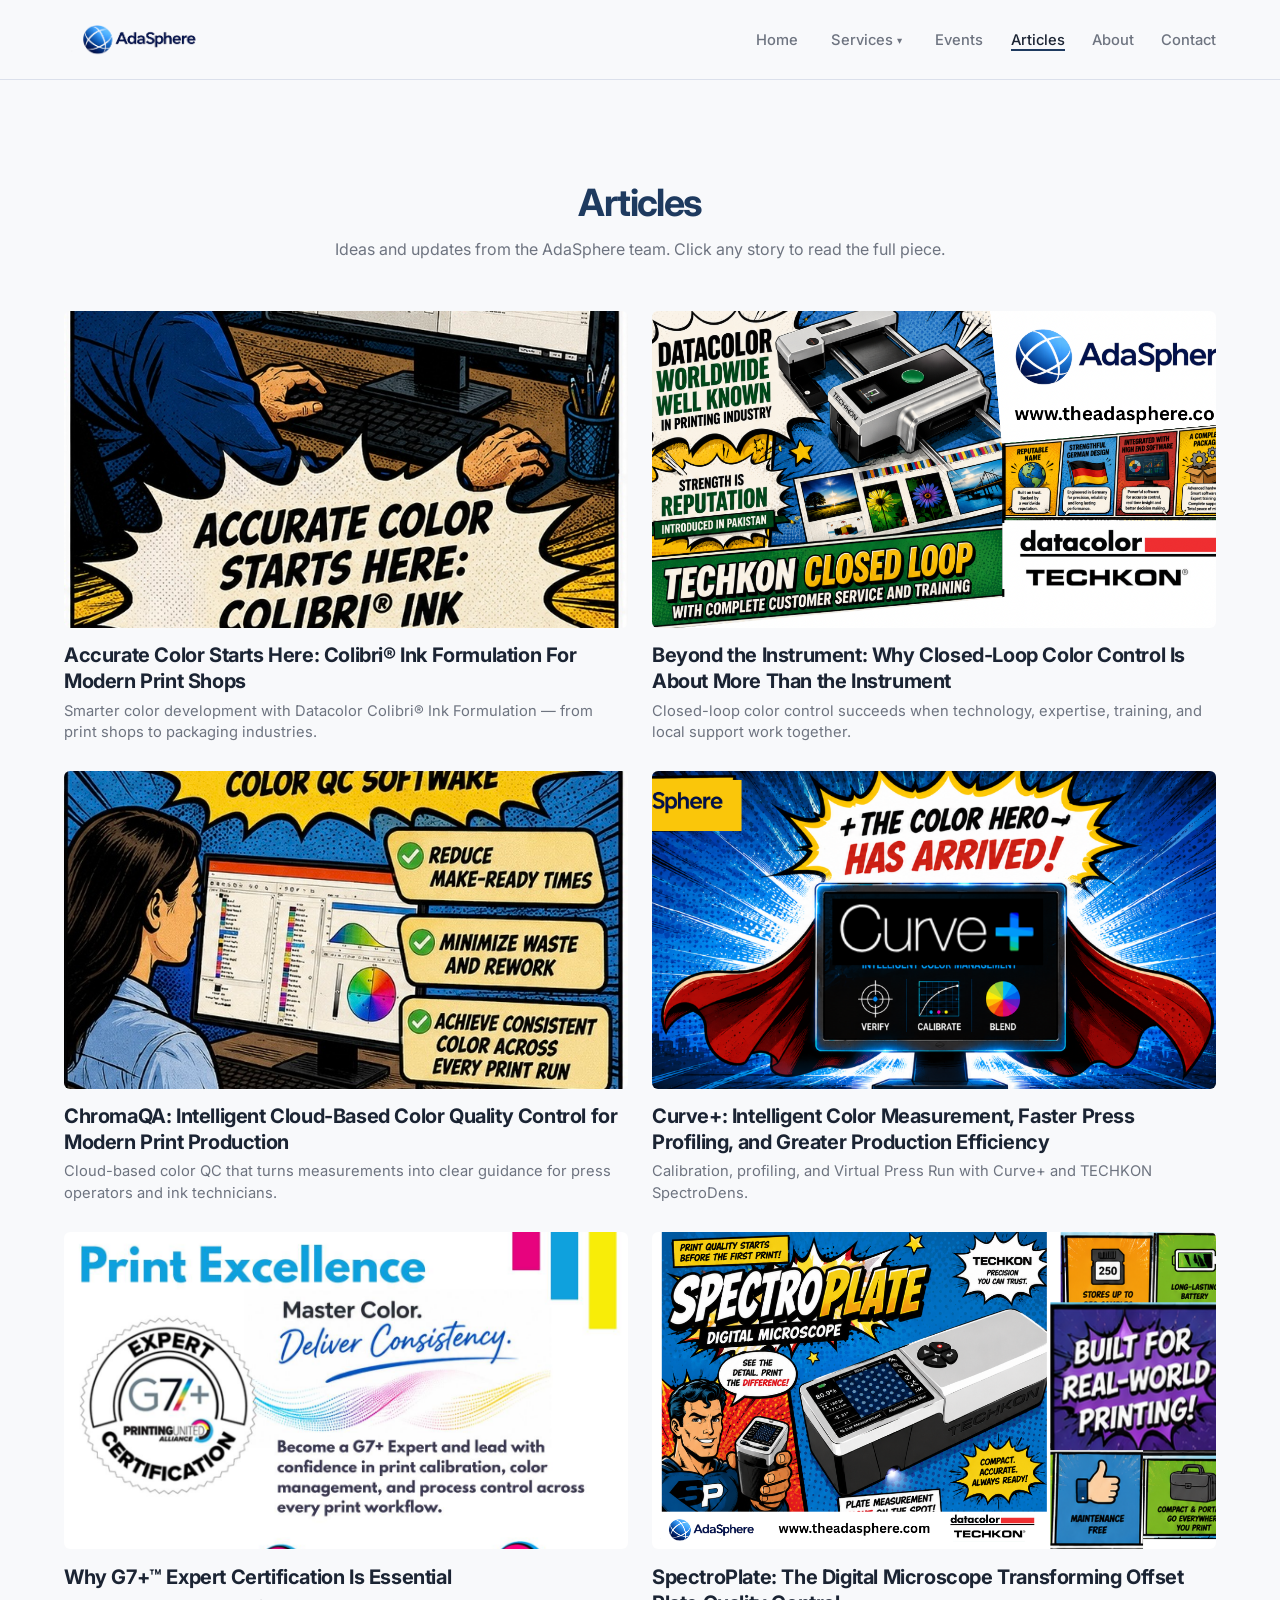
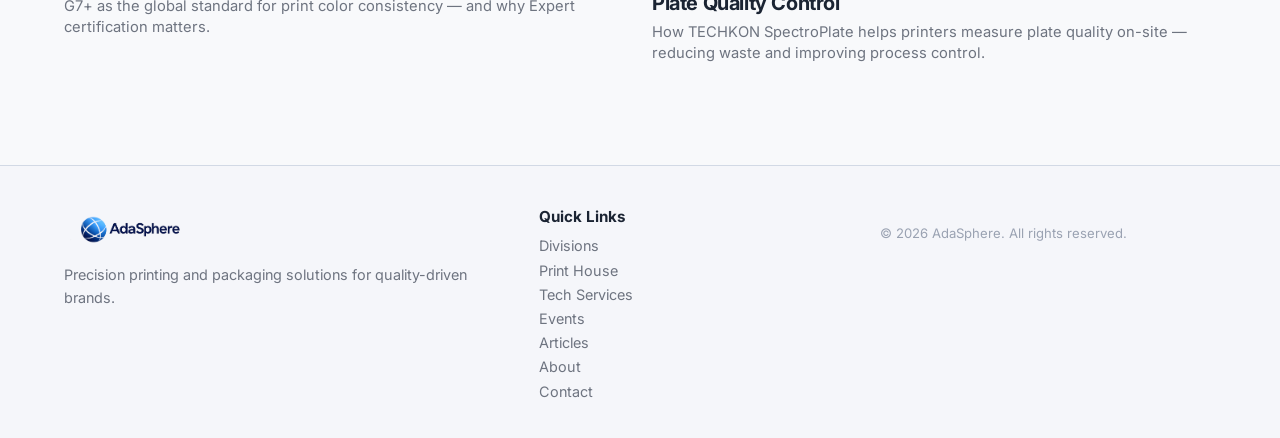
==== articles.html @ 2758ec72 "Add affiliated partners, Events page, and Articles blog. Event album photos stay local in assets/eve" ====
<!DOCTYPE html>
<html lang="en">
<head>
  <meta charset="UTF-8" />
  <meta name="viewport" content="width=device-width, initial-scale=1.0" />
  <title>Articles | AdaSphere Tech</title>
  <meta name="description" content="Insights and articles from AdaSphere on print, color management, packaging, and technology." />

  <link rel="preconnect" href="https://fonts.googleapis.com" />
  <link rel="preconnect" href="https://fonts.gstatic.com" crossorigin />
  <link href="https://fonts.googleapis.com/css2?family=Inter:wght@400;500;600;700&display=swap" rel="stylesheet" />
  <link rel="stylesheet" href="styles.css" />
</head>
<body class="page-articles">
  <header class="site-header">
    <div class="container header-inner">
      <a href="index.html" class="brand">
        <img src="assets/adasphere-logo.png" alt="AdaSphere Tech logo" class="brand-logo" />
        <div class="brand-text">
          <span class="brand-name">AdaSphere</span>
          <span class="brand-sub">TECH</span>
        </div>
      </a>

      <button class="nav-toggle" aria-label="Toggle navigation" aria-expanded="false">
        <span></span>
        <span></span>
      </button>

      <nav class="site-nav" aria-label="Main navigation">
        <ul>
          <li class="nav-item"><a href="index.html">Home</a></li>
          <li class="nav-item nav-item--dropdown">
            <button type="button" class="nav-trigger" aria-expanded="false" aria-haspopup="true">Services <span class="nav-chevron" aria-hidden="true">▾</span></button>
            <ul class="nav-dropdown" role="menu">
              <li role="none"><a href="print-house.html" role="menuitem">Print House</a></li>
              <li role="none"><a href="tech-services.html" role="menuitem">Tech Services</a></li>
            </ul>
          </li>
          <li class="nav-item"><a href="events.html">Events</a></li>
          <li class="nav-item nav-active"><a href="articles.html">Articles</a></li>
          <li class="nav-item"><a href="index.html#about">About</a></li>
          <li class="nav-item"><a href="index.html#contact">Contact</a></li>
        </ul>
      </nav>
    </div>
  </header>

  <main>
    <section class="section page-intro">
      <div class="container">
        <header class="section-header">
          <h1>Articles</h1>
          <p>Ideas and updates from the AdaSphere team. Click any story to read the full piece.</p>
        </header>

        <div class="articles-grid">
          <a class="article-card" href="articles/accurate-color-starts-here-colibri.html">
            <div class="article-card-media">
              <img src="assets/articles/accurate-color-starts-here.jpeg" alt="" />
            </div>
            <div class="article-card-body">
              <h2>Accurate Color Starts Here: Colibri® Ink Formulation For Modern Print Shops</h2>
              <p class="article-deck">Smarter color development with Datacolor Colibri® Ink Formulation — from print shops to packaging industries.</p>
            </div>
          </a>

          <a class="article-card" href="articles/beyond-the-instrument-closed-loop-color-control.html">
            <div class="article-card-media">
              <img src="assets/articles/beyond-the-instrument.png" alt="" />
            </div>
            <div class="article-card-body">
              <h2>Beyond the Instrument: Why Closed-Loop Color Control Is About More Than the Instrument</h2>
              <p class="article-deck">Closed-loop color control succeeds when technology, expertise, training, and local support work together.</p>
            </div>
          </a>

          <a class="article-card" href="articles/chromaqa-cloud-color-quality-control.html">
            <div class="article-card-media">
              <img src="assets/articles/chromaqa.jpeg" alt="" />
            </div>
            <div class="article-card-body">
              <h2>ChromaQA: Intelligent Cloud-Based Color Quality Control for Modern Print Production</h2>
              <p class="article-deck">Cloud-based color QC that turns measurements into clear guidance for press operators and ink technicians.</p>
            </div>
          </a>

          <a class="article-card" href="articles/curve-plus-intelligent-color-measurement.html">
            <div class="article-card-media">
              <img src="assets/articles/curve-plus.png" alt="" />
            </div>
            <div class="article-card-body">
              <h2>Curve+: Intelligent Color Measurement, Faster Press Profiling, and Greater Production Efficiency</h2>
              <p class="article-deck">Calibration, profiling, and Virtual Press Run with Curve+ and TECHKON SpectroDens.</p>
            </div>
          </a>

          <a class="article-card" href="articles/why-g7-plus-expert-certification.html">
            <div class="article-card-media">
              <img src="assets/articles/why-g7-plus.jpeg" alt="" />
            </div>
            <div class="article-card-body">
              <h2>Why G7+™ Expert Certification Is Essential</h2>
              <p class="article-deck">G7+ as the global standard for print color consistency — and why Expert certification matters.</p>
            </div>
          </a>

          <a class="article-card" href="articles/spectroplate.html">
            <div class="article-card-media">
              <img src="assets/articles/SpectroPlate.png" alt="" />
            </div>
            <div class="article-card-body">
              <h2>SpectroPlate: The Digital Microscope Transforming Offset Plate Quality Control</h2>
              <p class="article-deck">How TECHKON SpectroPlate helps printers measure plate quality on-site — reducing waste and improving process control.</p>
            </div>
          </a>
        </div>
      </div>
    </section>
  </main>

  <footer class="site-footer">
    <div class="container footer-grid">
      <div class="footer-brand">
        <div class="footer-logo">
          <img src="assets/adasphere-logo.png" alt="AdaSphere Tech logo" />
        </div>
        <p>Precision printing and packaging solutions for quality-driven brands.</p>
      </div>
      <div class="footer-links">
        <h3>Quick Links</h3>
        <ul>
          <li><a href="index.html#divisions">Divisions</a></li>
          <li><a href="print-house.html">Print House</a></li>
          <li><a href="tech-services.html">Tech Services</a></li>
          <li><a href="events.html">Events</a></li>
          <li><a href="articles.html">Articles</a></li>
          <li><a href="index.html#about">About</a></li>
          <li><a href="index.html#contact">Contact</a></li>
        </ul>
      </div>
      <div class="footer-meta">
        <p class="copyright">&copy; <span id="year"></span> AdaSphere. All rights reserved.</p>
      </div>
    </div>
  </footer>

  <script src="script.js"></script>
</body>
</html>
---- styles.css ----
/* =========
   Base
   ========= */

:root {
  --color-bg: #f8f9fb;
  --color-surface: #ffffff;
  --color-surface-alt: #f1f3f7;
  --color-primary: #1e3a5f;
  --color-primary-soft: #2b4c7c;
  --color-accent-soft: #e4edf8;
  --color-border-subtle: #dde2ec;
  --color-text: #1b2433;
  --color-text-muted: #6e7480;
  --radius-sm: 6px;
  --radius-md: 10px;
  --radius-lg: 16px;
  --shadow-soft: 0 10px 24px rgba(8, 23, 46, 0.06);
  --shadow-card: 0 18px 40px rgba(13, 38, 76, 0.10);
  --transition-fast: 150ms ease-out;
  --max-width: 1200px;
}

*,
*::before,
*::after {
  box-sizing: border-box;
}

html {
  scroll-behavior: smooth;
}

body {
  margin: 0;
  min-height: 100vh;
  font-family: "Inter", system-ui, -apple-system, BlinkMacSystemFont, "Segoe UI",
    sans-serif;
  background-color: var(--color-bg);
  color: var(--color-text);
  -webkit-font-smoothing: antialiased;
}

img {
  max-width: 100%;
  display: block;
}

a {
  color: inherit;
  text-decoration: none;
}

p {
  margin: 0 0 1rem;
  color: var(--color-text-muted);
  line-height: 1.6;
}

h1,
h2,
h3 {
  margin: 0 0 0.75rem;
  font-weight: 700;
  color: var(--color-text);
}

h1 {
  font-size: clamp(2.4rem, 3vw + 1.4rem, 3.1rem);
  letter-spacing: -0.04em;
}

h2 {
  font-size: clamp(1.8rem, 1.4vw + 1.2rem, 2.2rem);
  letter-spacing: -0.02em;
}

h3 {
  font-size: 1.05rem;
}

.container {
  max-width: var(--max-width);
  margin: 0 auto;
  padding: 0 1.5rem;
}

.section {
  padding: 100px 0;
}

/* First section after subnav: reduced top padding */
.subnav + .section {
  padding-top: 80px;
}

.section-alt {
  background-color: var(--color-surface-alt);
}

.section-header {
  max-width: 640px;
  margin: 0 auto 3rem;
  text-align: center;
}

.section-header p {
  margin-top: 0.5rem;
}

.section-header.align-left {
  text-align: left;
  margin-left: 0;
}

.g7-attribution {
  margin-top: 0.35rem;
  font-size: 0.8rem;
  color: var(--color-text-muted);
  font-weight: 500;
}

/* =========
   Certified Color Management & Global Standards (authority section)
   ========= */

.authority-section {
  background-color: #f9fafb;
  padding: 120px 0;
}

.authority-section .container {
  max-width: var(--max-width);
  margin: 0 auto;
}

.authority-intro {
  text-align: center;
  margin-bottom: 80px;
}

.authority-intro h2 {
  margin-bottom: 0.75rem;
}

.authority-subtitle {
  max-width: 700px;
  margin: 0 auto;
  font-size: 1rem;
  line-height: 1.65;
  color: var(--color-text-muted);
}

.authority-g7-grid {
  display: grid;
  grid-template-columns: 55% 45%;
  gap: 2.5rem;
  align-items: start;
  margin-bottom: 80px;
}

.authority-g7-content h3 {
  margin-bottom: 1rem;
  font-size: 1.35rem;
}

.authority-g7-content p {
  margin-bottom: 1rem;
}

.authority-list {
  list-style: none;
  padding: 0;
  margin: 0;
}

.authority-list li {
  position: relative;
  padding-left: 1.25rem;
  margin-bottom: 0.5rem;
  color: var(--color-text-muted);
  font-size: 0.95rem;
  line-height: 1.5;
}

.authority-list li::before {
  content: "";
  position: absolute;
  left: 0;
  top: 0.5em;
  width: 5px;
  height: 5px;
  background-color: var(--color-primary);
  border-radius: 50%;
}

.authority-badges {
  display: flex;
  flex-direction: column;
  align-items: center;
}

.authority-badge-primary {
  text-align: center;
  margin-bottom: 40px;
}

.authority-badge-primary img {
  max-width: 240px;
  width: 100%;
  height: auto;
  display: block;
  margin: 0 auto;
}

.authority-badge-divider {
  width: 120px;
  height: 1px;
  margin: 40px auto;
  border: none;
  background-color: #e5e7eb;
}

.authority-badge-secondary {
  display: flex;
  flex-direction: row;
  gap: 40px;
  justify-content: center;
  align-items: flex-start;
}

.authority-badge-item {
  text-align: center;
  max-width: 150px;
}

.authority-badge-item img {
  max-width: 150px;
  width: 100%;
  height: auto;
  display: block;
  margin: 0 auto;
}

.authority-badge-caption {
  margin: 0.75rem 0 0;
  font-size: 0.8rem;
  color: var(--color-text-muted);
  line-height: 1.4;
}

.authority-block-header {
  text-align: center;
  margin-bottom: 2rem;
}

.authority-block-header h3 {
  margin: 0;
  font-size: 1.35rem;
  display: block;
  width: 100%;
}

.authority-matters-intro {
  font-size: 1.05rem;
  line-height: 1.7;
  margin-bottom: 2rem;
  color: var(--color-text);
  max-width: 720px;
  margin-left: auto;
  margin-right: auto;
  text-align: center;
}

.authority-matters-grid {
  display: grid;
  grid-template-columns: repeat(2, 1fr);
  gap: 1.5rem;
  margin-bottom: 80px;
}

.authority-matters-card {
  position: relative;
  display: flex;
  flex-direction: column;
  padding: 1.5rem;
  background: var(--color-surface);
  border: 1px solid var(--color-border-subtle);
  border-left: none;
  border-radius: var(--radius-md);
  box-shadow: var(--shadow-soft);
  min-height: 0;
}

.page-print-house .authority-matters-card::before {
  content: "";
  position: absolute;
  left: 0;
  top: 0;
  bottom: 0;
  width: 4px;
  background: linear-gradient(180deg, #00AEEF, #EC008C, #FFF200, #000000);
  border-radius: var(--radius-md) 0 0 var(--radius-md);
}

.authority-matters-card-title {
  margin: 0 0 0.5rem;
  font-size: 1rem;
  font-weight: 600;
  color: var(--color-text);
}

.authority-matters-card-body {
  margin: 0;
  font-size: 0.9rem;
  line-height: 1.6;
  color: var(--color-text-muted);
}

/* Certifications (print-house): two sections — badges + certificates */
.certifications-section {
  background-color: var(--color-surface);
}

.cert-subsection-title {
  margin: 0 0 1.25rem;
  font-size: 1.25rem;
  font-weight: 600;
  color: var(--color-text);
  letter-spacing: -0.02em;
}

/* Section 1: Certification Authorities (Badges) */
.cert-badges-block {
  margin-bottom: 0;
}

.cert-grid {
  display: grid;
  grid-template-columns: repeat(3, minmax(0, 1fr));
  gap: 1.25rem;
  align-items: stretch;
}

.cert-item {
  position: relative;
  display: flex;
  flex-direction: column;
  align-items: center;
  justify-content: flex-start;
  padding: 1.5rem 1.25rem;
  background: #fff;
  border: 1px solid #e5e7eb;
  border-radius: 14px;
  cursor: pointer;
  text-align: center;
  transition: transform 0.2s ease, box-shadow 0.2s ease, border-color 0.2s ease;
}

.cert-item:hover,
.cert-item:focus-visible,
.cert-item.is-active {
  transform: translateY(-2px);
  box-shadow: 0 8px 24px rgba(0, 0, 0, 0.06);
  border-color: #d1d5db;
}

.cert-item:focus-visible {
  outline: 2px solid var(--color-primary-soft);
  outline-offset: 2px;
}

.cert-item img {
  width: 100%;
  max-width: 120px;
  height: auto;
  margin-bottom: 0.75rem;
  display: block;
  object-fit: contain;
}

/* Techkon & Datacolor: center content vertically so labels align with other badges */
.cert-item[data-cert="techkon"],
.cert-item[data-cert="datacolor"] {
  justify-content: center;
}

.cert-item[data-cert="techkon"] img,
.cert-item[data-cert="datacolor"] img {
  max-width: 200px;
  margin-top: 0;
  margin-bottom: 0.75rem;
}

.cert-item[data-cert="techkon"] h4,
.cert-item[data-cert="datacolor"] h4 {
  margin-top: 0;
}

.cert-item h4 {
  margin: 0;
  font-size: 0.95rem;
  font-weight: 600;
  color: var(--color-text);
  line-height: 1.3;
}

/* Badge info panel — directly below badge grid */
.cert-detail-panel {
  margin-top: 1.25rem;
  border-radius: 14px;
  border: 1px solid #e5e7eb;
  background: #fff;
  overflow: hidden;
  max-height: 0;
  transition: max-height 350ms ease;
}

.cert-detail-panel.is-open {
  /* max-height is controlled via inline style for smooth animation */
}

.cert-detail-inner {
  position: relative;
  padding: 1.5rem 1.75rem;
}

.cert-detail-close {
  position: absolute;
  top: 0.625rem;
  right: 0.625rem;
  width: 36px;
  height: 36px;
  display: flex;
  align-items: center;
  justify-content: center;
  padding: 0;
  border: 1px solid #e5e7eb;
  background: #f8fafc;
  color: var(--color-text);
  font: inherit;
  line-height: 1;
  cursor: pointer;
  border-radius: 10px;
  z-index: 1;
  transition: background-color 0.2s ease, border-color 0.2s ease, color 0.2s ease;
}

.cert-detail-close:hover {
  background: #fff;
  border-color: #d1d5db;
  color: var(--color-primary);
}

.cert-detail-close:focus-visible {
  outline: 2px solid var(--color-primary-soft);
  outline-offset: 2px;
}

.cert-detail-close-icon {
  font-size: 1.5rem;
  font-weight: 300;
  line-height: 1;
  margin-top: -2px;
}

.cert-detail-title {
  margin: 0 0 0.5rem;
  padding-right: 2.5rem;
  font-size: 1rem;
  font-weight: 600;
  color: var(--color-text);
}

.cert-detail-body {
  margin: 0 0 0.75rem;
  font-size: 0.9rem;
  color: var(--color-text-muted);
  line-height: 1.6;
}

.cert-detail-list {
  margin: 0;
  padding-left: 1.2rem;
  font-size: 0.9rem;
  color: var(--color-text-muted);
  line-height: 1.6;
}

.cert-detail-link {
  display: inline-block;
  margin-top: 1rem;
  font-size: 0.95rem;
  font-weight: 600;
  color: var(--color-primary);
  text-decoration: none;
}

.cert-detail-link:hover {
  text-decoration: underline;
}

/* Official Certification Programs (PRINTING United) */
.cert-official-programs {
  margin-top: 2.5rem;
}

.cert-programs-grid {
  display: grid;
  grid-template-columns: repeat(2, minmax(0, 1fr));
  gap: 1.5rem;
  max-width: 900px;
  margin: 0 auto;
}

.cert-program-card-title {
  margin: 0 0 0.75rem;
  font-size: 1.05rem;
  font-weight: 600;
  color: var(--color-text);
}

.cert-program-card-desc {
  margin: 0 0 1.25rem;
  font-size: 0.95rem;
  color: var(--color-text-muted);
  line-height: 1.6;
}

.cert-program-cta {
  display: inline-block;
  font-size: 0.95rem;
  font-weight: 600;
  color: var(--color-primary);
  text-decoration: none;
  transition: color 0.2s ease, transform 0.2s ease;
}

.cert-program-cta:hover {
  color: var(--color-primary-hover, #0d6eb7);
  transform: translateX(2px);
}

.cert-official-programs-attrib {
  margin-top: 1.5rem;
  text-align: center;
}

/* Datacolor solutions (Print House) */
.datacolor-solutions-section {
  background-color: var(--color-surface-alt);
}

.datacolor-solutions-inner {
  display: flex;
  justify-content: center;
}

.datacolor-solutions-card {
  max-width: 420px;
  text-align: center;
  padding: 1.75rem 2rem;
}

.datacolor-solutions-cta {
  display: inline-block;
  padding: 0.75rem 1.75rem;
  font-size: 0.95rem;
  font-weight: 600;
  color: #fff;
  background-color: var(--color-primary);
  border-radius: 10px;
  text-decoration: none;
  transition: background-color 0.2s ease, transform 0.2s ease;
}

.datacolor-solutions-cta:hover {
  background-color: var(--color-primary-hover, #0d6eb7);
  transform: translateY(-1px);
}

@media (max-width: 640px) {
  .cert-programs-grid {
    grid-template-columns: 1fr;
  }
}

/* Section 2: Official Certificates (Documents) */
.cert-documents-block {
  margin-top: 70px;
  padding-top: 0;
}

.certificate-scroll-wrap {
  position: relative;
  display: flex;
  align-items: center;
  gap: 0.5rem;
  max-width: 100%;
}

.certificate-scroll-btn {
  flex-shrink: 0;
  width: 44px;
  height: 44px;
  border: 1px solid #e5e7eb;
  border-radius: 50%;
  background: #fff;
  color: var(--color-text);
  font-size: 1.5rem;
  line-height: 1;
  cursor: pointer;
  transition: background-color 0.2s ease, border-color 0.2s ease, color 0.2s ease;
}

.certificate-scroll-btn:hover {
  background: #f8fafc;
  border-color: #d1d5db;
  color: var(--color-primary);
}

.certificate-scroll-btn:focus-visible {
  outline: 2px solid var(--color-primary-soft);
  outline-offset: 2px;
}

.certificate-scroll-btn.is-at-start,
.certificate-scroll-btn.is-at-end {
  opacity: 0.4;
  cursor: default;
  pointer-events: none;
}

.certificate-grid.certificate-track {
  display: flex;
  flex-wrap: nowrap;
  gap: 1.5rem;
  overflow-x: auto;
  overflow-y: hidden;
  scroll-snap-type: x mandatory;
  -webkit-overflow-scrolling: touch;
  scrollbar-width: none;
  -ms-overflow-style: none;
  padding: 0.5rem 0;
  margin: 0 -0.25rem;
}

.certificate-track::-webkit-scrollbar {
  display: none;
}

.certificate-card {
  flex: 0 0 auto;
  width: 340px;
  min-width: 340px;
  background: #fff;
  border: 1px solid #e5e7eb;
  border-radius: 14px;
  padding: 14px;
  cursor: pointer;
  scroll-snap-align: start;
  transition: box-shadow 0.2s ease, border-color 0.2s ease;
}

.certificate-card:hover {
  box-shadow: 0 8px 24px rgba(0, 0, 0, 0.06);
  border-color: #d1d5db;
}

.certificate-frame {
  aspect-ratio: 16 / 10;
  background: #f8fafc;
  border-radius: 12px;
  padding: 8px;
  display: flex;
  align-items: center;
  justify-content: center;
}

.certificate-frame img {
  max-width: 100%;
  max-height: 100%;
  object-fit: contain;
}

@media (max-width: 1024px) {
  .cert-grid {
    grid-template-columns: repeat(2, minmax(0, 1fr));
  }
}

@media (max-width: 640px) {
  .cert-grid {
    grid-template-columns: 1fr;
  }

  .cert-documents-block {
    margin-top: 60px;
  }

  .certificate-card {
    width: 300px;
    min-width: 300px;
  }

  .certificate-scroll-btn {
    width: 38px;
    height: 38px;
    font-size: 1.25rem;
  }
}

/* =========
   Color Management Training section
   ========= */
.training-gallery {
  margin-bottom: 4rem;
}

.training-gallery-grid {
  display: grid;
  grid-template-columns: repeat(3, 1fr);
  gap: 1.5rem;
}

.training-card {
  background: #fff;
  border: 1px solid #e5e7eb;
  border-radius: 14px;
  overflow: hidden;
  box-shadow: 0 2px 12px rgba(0, 0, 0, 0.06);
  transition: transform 0.2s ease, box-shadow 0.2s ease;
}

.training-card:hover {
  transform: translateY(-4px);
  box-shadow: 0 12px 28px rgba(0, 0, 0, 0.08);
}

.training-card-image {
  aspect-ratio: 4 / 3;
  overflow: hidden;
  background: #f8fafc;
}

.training-card-image img {
  width: 100%;
  height: 100%;
  object-fit: cover;
  display: block;
}

.training-service-card {
  max-width: 720px;
  margin: 0 auto 4rem;
  padding: 2.5rem 2rem;
  background: #fff;
  border: 1px solid #e5e7eb;
  border-radius: 14px;
  box-shadow: 0 2px 12px rgba(0, 0, 0, 0.04);
  text-align: center;
}

.training-service-title {
  margin: 0 0 1rem;
  font-size: 1.35rem;
  font-weight: 600;
  color: var(--color-text);
  letter-spacing: -0.02em;
}

.training-service-desc {
  margin: 0 0 1.5rem;
  font-size: 0.95rem;
  color: var(--color-text-muted);
  line-height: 1.65;
}

.training-service-list {
  margin: 0 0 1.75rem;
  padding-left: 1.5rem;
  text-align: left;
  list-style: disc;
  font-size: 0.95rem;
  color: var(--color-text-muted);
  line-height: 1.7;
}

.training-service-list li {
  margin-bottom: 0.35rem;
}

.training-cta {
  display: inline-block;
  padding: 0.75rem 1.75rem;
  font-size: 0.95rem;
  font-weight: 600;
  color: #fff;
  background-color: var(--color-primary);
  border-radius: 10px;
  text-decoration: none;
  transition: background-color 0.2s ease, transform 0.2s ease;
}

.training-cta:hover {
  background-color: var(--color-primary-hover, #0d6eb7);
  transform: translateY(-1px);
}

.training-authority-card {
  display: grid;
  grid-template-columns: 280px 1fr;
  gap: 2rem;
  align-items: center;
  max-width: 900px;
  margin: 0 auto;
  padding: 2rem 2.25rem;
  background: #f8fafc;
  border: 1px solid #e5e7eb;
  border-radius: 14px;
  box-shadow: 0 2px 12px rgba(0, 0, 0, 0.04);
}

.training-authority-image {
  border-radius: 12px;
  overflow: hidden;
  aspect-ratio: 1;
  background: #e5e7eb;
}

.training-authority-image img {
  width: 100%;
  height: 100%;
  object-fit: cover;
  display: block;
}

.training-authority-content {
  min-width: 0;
}

.training-authority-title {
  margin: 0 0 0.25rem;
  font-size: 1.25rem;
  font-weight: 600;
  color: var(--color-text);
}

.training-authority-subtitle {
  margin: 0 0 1rem;
  font-size: 0.9rem;
  color: var(--color-primary);
  font-weight: 500;
}

.training-authority-desc {
  margin: 0 0 1rem;
  font-size: 0.95rem;
  color: var(--color-text-muted);
  line-height: 1.65;
}

.training-authority-link {
  font-size: 0.95rem;
  font-weight: 500;
  color: var(--color-primary);
  text-decoration: none;
  transition: color 0.2s ease;
}

.training-authority-link:hover {
  color: var(--color-primary-hover, #0d6eb7);
  text-decoration: underline;
}

@media (max-width: 1024px) {
  .training-gallery-grid {
    grid-template-columns: repeat(2, 1fr);
  }

  .training-authority-card {
    grid-template-columns: 1fr;
    gap: 1.5rem;
  }

  .training-authority-image {
    max-width: 280px;
    margin: 0 auto;
  }
}

@media (max-width: 640px) {
  .training-gallery-grid {
    grid-template-columns: 1fr;
  }
}

@media (max-width: 900px) {
  .authority-matters-grid {
    grid-template-columns: 1fr;
  }
}

.authority-benefits-grid {
  display: grid;
  grid-template-columns: repeat(3, 1fr);
  gap: 1.5rem;
  margin-bottom: 80px;
}

.authority-benefit-card {
  background-color: var(--color-surface);
  border: 1px solid #e5e7eb;
  border-radius: 12px;
  padding: 32px;
  transition: transform var(--transition-fast), box-shadow var(--transition-fast);
}

.authority-benefit-card:hover {
  transform: translateY(-2px);
  box-shadow: 0 12px 28px rgba(13, 38, 76, 0.08);
}

.authority-benefit-icon {
  display: block;
  width: 32px;
  height: 32px;
  border-radius: 8px;
  background-color: var(--color-accent-soft);
  margin-bottom: 1rem;
}

.authority-benefit-card h4 {
  margin: 0 0 0.4rem;
  font-size: 1rem;
  font-weight: 600;
  color: var(--color-text);
}

.authority-benefit-card p {
  margin: 0;
  font-size: 0.9rem;
  color: var(--color-text-muted);
}

.authority-certs-grid {
  display: grid;
  grid-template-columns: repeat(3, 1fr);
  gap: 1.5rem;
}

.authority-cert-item {
  background-color: var(--color-surface);
  border: 1px solid #e5e7eb;
  border-radius: 12px;
  padding: 1.5rem;
  text-align: center;
  transition: box-shadow var(--transition-fast);
  position: relative;
}

.authority-cert-item:hover {
  box-shadow: 0 8px 20px rgba(13, 38, 76, 0.06);
}

.authority-cert-item--badge img {
  width: 100%;
  max-width: 120px;
  height: auto;
  margin: 0 auto 0.75rem;
  display: block;
}

.authority-cert-item--badge .authority-cert-label {
  display: block;
  font-size: 0.9rem;
  font-weight: 600;
  color: var(--color-text);
}

.authority-cert-item--text {
  display: flex;
  flex-direction: column;
  align-items: center;
  justify-content: center;
  min-height: 100px;
}

.authority-cert-item--text .authority-cert-title {
  font-size: 1rem;
  font-weight: 600;
  color: var(--color-text);
  margin-bottom: 0.25rem;
}

.authority-cert-item--text .authority-cert-sub {
  font-size: 0.85rem;
  color: var(--color-text-muted);
}

/* Press release box (G7 certification credibility) */
.press-release-box {
  background-color: var(--color-surface-alt);
  border-radius: 12px;
  padding: 2rem 2.5rem;
  margin-bottom: 80px;
  border: 1px solid #e5e7eb;
}

.press-release-header {
  display: flex;
  flex-wrap: wrap;
  align-items: center;
  justify-content: space-between;
  gap: 1rem;
  margin-bottom: 2rem;
  padding-bottom: 1.5rem;
  border-bottom: 1px solid #e5e7eb;
}

.press-release-title {
  margin: 0;
  font-size: 1.5rem;
  font-weight: 700;
  color: var(--color-text);
  flex: 1 1 280px;
}

.press-release-badges {
  display: flex;
  align-items: center;
  gap: 1rem;
  flex-shrink: 0;
}

/* Production Workflow Solutions */
.workflow-section {
  padding: 100px 0;
}

.workflow-block {
  padding: 2.5rem 0;
}

.workflow-block:first-of-type {
  padding-top: 0;
}

.workflow-block-inner {
  display: grid;
  grid-template-columns: 1fr 1fr;
  gap: 2.5rem;
  align-items: center;
  min-height: 320px;
}

.workflow-block--alt {
  background-color: var(--color-surface-alt);
  margin-left: -1.5rem;
  margin-right: -1.5rem;
  padding-left: 1.5rem;
  padding-right: 1.5rem;
}

.workflow-block--alt .workflow-block-inner {
  padding: 2.5rem 0;
}

.workflow-image-panel {
  position: relative;
  border-radius: var(--radius-lg);
  overflow: hidden;
  aspect-ratio: 4/3;
  min-height: 260px;
}

.workflow-image-panel img {
  position: absolute;
  inset: 0;
  width: 100%;
  height: 100%;
  object-fit: cover;
  border-radius: var(--radius-lg);
  opacity: 0;
  transition: opacity 0.35s ease;
}

.workflow-image-panel img.workflow-image-active {
  opacity: 1;
}

.workflow-block-title {
  margin: 0 0 0.5rem;
  font-size: 1.1rem;
  font-weight: 600;
  color: var(--color-text);
}

.workflow-techkon-label {
  margin: 0 0 1rem;
  font-size: 0.8rem;
  color: var(--color-text-muted);
  font-weight: 500;
}

.workflow-list {
  list-style: none;
  margin: 0;
  padding: 0;
}

.workflow-list-item {
  display: flex;
  flex-wrap: wrap;
  align-items: center;
  gap: 0.75rem;
  padding: 0.85rem 0.5rem;
  border-bottom: 1px solid var(--color-border-subtle);
  cursor: pointer;
  transition: background-color 0.2s ease;
  border-radius: 6px;
}

.workflow-list-item:last-child {
  border-bottom: none;
}

.workflow-list-item:hover {
  background-color: rgba(30, 58, 95, 0.04);
}

.workflow-item-main {
  flex: 1;
  min-width: 0;
  display: flex;
  flex-direction: column;
  gap: 0.15rem;
}

.workflow-item-name {
  font-weight: 600;
  font-size: 0.95rem;
  color: var(--color-text);
}

a.workflow-item-name {
  color: inherit;
  text-decoration: none;
  transition: color 0.2s ease, text-decoration-color 0.2s ease;
}

a.workflow-item-name:hover {
  color: #c41d7a;
  text-decoration: underline;
}

.workflow-item-desc {
  font-size: 0.85rem;
  color: var(--color-text-muted);
}

.workflow-item-arrow {
  font-size: 0.9rem;
  color: var(--color-primary);
  flex-shrink: 0;
}

.workflow-item-dropdown {
  display: none;
  width: 100%;
  flex-basis: 100%;
  padding: 0.75rem 0 0;
  margin-top: 0.25rem;
  border-top: 1px solid var(--color-border-subtle);
}

.workflow-list-item.is-open .workflow-item-dropdown {
  display: block;
}

.workflow-item-dropdown p {
  margin: 0;
  font-size: 0.9rem;
  color: var(--color-text-muted);
  line-height: 1.6;
}

.workflow-techkon-ref {
  margin-top: 36px;
}

.workflow-techkon-ref-label {
  margin: 0 0 0.35rem;
  font-size: 0.8rem;
  font-weight: 600;
  color: var(--color-text-muted);
  text-transform: uppercase;
  letter-spacing: 0.04em;
}

.workflow-techkon-ref-text {
  margin: 0 0 1rem;
  font-size: 0.95rem;
  color: var(--color-text-muted);
  line-height: 1.55;
  max-width: 520px;
}

.workflow-techkon-cta {
  display: inline-flex;
  align-items: center;
  gap: 0.4rem;
  padding: 0.65rem 1.35rem;
  font-size: 0.95rem;
  font-weight: 600;
  color: var(--color-primary);
  background: transparent;
  border: 2px solid var(--color-primary);
  border-radius: 10px;
  text-decoration: none;
  transition: background-color 0.2s ease, color 0.2s ease, border-color 0.2s ease;
}

.workflow-techkon-cta:hover {
  background-color: rgba(30, 58, 95, 0.06);
  color: var(--color-primary-hover, #0d6eb7);
  border-color: var(--color-primary-hover, #0d6eb7);
}

.workflow-techkon-cta-arrow {
  display: inline-block;
  transition: transform 0.2s ease;
}

.workflow-techkon-cta:hover .workflow-techkon-cta-arrow {
  transform: translateX(3px);
}

@media (max-width: 900px) {
  .workflow-block-inner {
    grid-template-columns: 1fr;
    direction: ltr;
  }

  .workflow-image-panel {
    order: -1;
    min-height: 220px;
  }

  .workflow-block--alt {
    margin-left: 0;
    margin-right: 0;
    padding-left: 0;
    padding-right: 0;
  }
}

.precision-section {
  background-color: var(--color-surface);
}

.precision-grid {
  display: grid;
  grid-template-columns: minmax(0, 1.2fr) minmax(0, 1fr);
  gap: 2.5rem;
  align-items: flex-start;
}

.precision-content h3 {
  margin: 0 0 0.75rem;
  font-size: 1.1rem;
  font-weight: 600;
  color: var(--color-text);
}

.precision-content p {
  margin: 0 0 1rem;
  color: var(--color-text-muted);
  line-height: 1.7;
}

.precision-list {
  margin: 0;
  padding-left: 1.2rem;
  list-style: disc;
  color: var(--color-text-muted);
  line-height: 1.6;
}

.precision-visual {
  display: flex;
  flex-direction: column;
  gap: 1rem;
}

.precision-placeholder {
  border: 1px solid var(--color-border-subtle);
  border-radius: var(--radius-md);
  background-color: var(--color-surface-alt);
  min-height: 140px;
  display: flex;
  align-items: center;
  justify-content: center;
  font-size: 0.85rem;
  color: var(--color-text-muted);
  text-align: center;
}

.precision-placeholder-techkon {
  aspect-ratio: 4 / 3;
  overflow: hidden;
  padding: 0;
}

.precision-placeholder-techkon img {
  width: 100%;
  height: 100%;
  object-fit: cover;
  display: block;
}

@media (max-width: 900px) {
  .precision-grid {
    grid-template-columns: 1fr;
  }
}

/* Inside Our Color Control Process */
.color-control-video-grid {
  display: grid;
  grid-template-columns: repeat(3, 1fr);
  gap: 1.5rem;
}

.color-control-video-card {
  cursor: pointer;
  text-align: left;
  transition: transform var(--transition-fast);
}

.color-control-video-card:hover {
  transform: translateY(-2px);
}

.color-control-video-card:focus-visible {
  outline: 2px solid var(--color-primary-soft);
  outline-offset: 2px;
}

.color-control-video-thumb {
  position: relative;
  aspect-ratio: 16 / 10;
  border-radius: var(--radius-md);
  overflow: hidden;
  background-color: var(--color-surface-alt);
  border: 1px solid var(--color-border-subtle);
  margin-bottom: 1rem;
}

.color-control-video-thumb > *:first-child {
  position: absolute;
  inset: 0;
  width: 100%;
  height: 100%;
}

.color-control-thumb-placeholder {
  display: flex;
  align-items: center;
  justify-content: center;
  font-size: 0.85rem;
  color: var(--color-text-muted);
}

.color-control-video-thumb img {
  object-fit: cover;
}

.color-control-play-icon {
  position: absolute;
  top: 50%;
  left: 50%;
  transform: translate(-50%, -50%);
  width: 48px;
  height: 48px;
  display: flex;
  align-items: center;
  justify-content: center;
  background-color: rgba(255, 255, 255, 0.9);
  border-radius: 50%;
  font-size: 1rem;
  color: var(--color-primary);
}

.color-control-video-title {
  margin: 0 0 0.35rem;
  font-size: 1rem;
  font-weight: 600;
  color: var(--color-text);
}

.color-control-video-desc {
  margin: 0;
  font-size: 0.9rem;
  color: var(--color-text-muted);
  line-height: 1.5;
}

@media (max-width: 1024px) {
  .color-control-video-grid {
    grid-template-columns: repeat(2, 1fr);
  }
}

@media (max-width: 640px) {
  .color-control-video-grid {
    grid-template-columns: 1fr;
  }
}

/* Video modal */
.video-modal {
  position: fixed;
  inset: 0;
  z-index: 100;
  display: flex;
  align-items: center;
  justify-content: center;
  padding: 1.5rem;
  opacity: 0;
  visibility: hidden;
  transition: opacity 300ms ease, visibility 300ms ease;
}

.video-modal.is-open {
  opacity: 1;
  visibility: visible;
}

.video-modal-backdrop {
  position: absolute;
  inset: 0;
  background-color: rgba(0, 0, 0, 0.5);
}

.video-modal-content {
  position: relative;
  width: 100%;
  max-width: 900px;
  background-color: var(--color-surface);
  border-radius: var(--radius-md);
  border: 1px solid var(--color-border-subtle);
  overflow: hidden;
}

.video-modal-close {
  position: absolute;
  top: 0.75rem;
  right: 0.75rem;
  width: 36px;
  height: 36px;
  border: none;
  background-color: rgba(255, 255, 255, 0.9);
  color: var(--color-text);
  font-size: 1.5rem;
  line-height: 1;
  cursor: pointer;
  border-radius: 50%;
  z-index: 2;
  transition: background-color var(--transition-fast);
}

.video-modal-close:hover {
  background-color: var(--color-surface);
}

.video-modal-content iframe {
  width: 100%;
  aspect-ratio: 16 / 9;
  display: block;
  border: 0;
}

/* Certificate lightbox */
.certificate-lightbox {
  position: fixed;
  inset: 0;
  z-index: 100;
  display: flex;
  align-items: center;
  justify-content: center;
  padding: 0.75rem;
  opacity: 0;
  visibility: hidden;
  transition: opacity 300ms ease, visibility 300ms ease;
}

.certificate-lightbox.is-open {
  opacity: 1;
  visibility: visible;
}

.certificate-lightbox-backdrop {
  position: absolute;
  inset: 0;
  background-color: rgba(0, 0, 0, 0.6);
}

.certificate-lightbox-content {
  position: relative;
  max-width: 95vw;
  max-height: 95vh;
  display: flex;
  align-items: center;
  justify-content: center;
}

.certificate-lightbox-close {
  position: absolute;
  top: -2.5rem;
  right: 0;
  width: 40px;
  height: 40px;
  border: none;
  background-color: rgba(255, 255, 255, 0.95);
  color: var(--color-text);
  font-size: 1.5rem;
  line-height: 1;
  cursor: pointer;
  border-radius: 50%;
  z-index: 2;
  transition: background-color 0.2s ease, transform 0.2s ease;
}

.certificate-lightbox-close:hover {
  background-color: #fff;
  transform: scale(1.05);
}

.certificate-lightbox-content img {
  max-width: 100%;
  max-height: 92vh;
  width: auto;
  height: auto;
  object-fit: contain;
  border-radius: 12px;
  box-shadow: 0 20px 60px rgba(0, 0, 0, 0.4);
}

.press-release-badges img {
  width: auto;
  height: 64px;
  display: block;
}

.press-release-body {
  display: grid;
  grid-template-columns: 1fr 1fr;
  gap: 2.5rem;
  align-items: start;
}

.press-release-content {
  min-width: 0;
}

.press-release-content p {
  margin: 0 0 1rem;
  font-size: 0.95rem;
  line-height: 1.65;
  color: var(--color-text);
}

.press-release-content p:last-child {
  margin-bottom: 0;
}

.press-release-photo {
  margin: 0;
  text-align: center;
}

.press-release-photo img {
  width: 100%;
  max-width: 360px;
  height: auto;
  border-radius: 8px;
  display: block;
  margin: 0 auto 0.75rem;
  background-color: var(--color-surface);
  border: 1px solid #e5e7eb;
}

.press-release-photo figcaption {
  font-size: 0.85rem;
  color: var(--color-text-muted);
  line-height: 1.4;
}

@media (max-width: 1024px) {
  .press-release-body {
    grid-template-columns: 1fr;
  }

  .press-release-photo {
    order: -1;
  }

  .press-release-photo img {
    max-width: 400px;
  }
}

@media (max-width: 768px) {
  .press-release-box {
    padding: 1.5rem;
    margin-bottom: 60px;
  }

  .press-release-header {
    flex-direction: column;
    align-items: flex-start;
    margin-bottom: 1.5rem;
  }

  .press-release-title {
    font-size: 1.25rem;
  }

  .press-release-badges {
    flex-wrap: wrap;
  }

  .press-release-badges img {
    height: 56px;
  }
}

.authority-panel {
  display: grid;
  grid-template-columns: 1fr 1.2fr;
  gap: 2.5rem;
  align-items: center;
  background-color: var(--color-surface);
  padding: 100px 2rem;
  margin: 0 -1.5rem 80px;
  padding-left: 1.5rem;
  padding-right: 1.5rem;
}

.authority-panel-placeholder {
  width: 100%;
  aspect-ratio: 4 / 3;
  background-color: var(--color-surface-alt);
  border: 1px solid #e5e7eb;
  border-radius: 12px;
  display: flex;
  align-items: center;
  justify-content: center;
  color: var(--color-text-muted);
  font-size: 0.9rem;
}

.authority-panel-content h3 {
  margin-bottom: 1rem;
  font-size: 1.35rem;
}

.authority-panel-content p {
  margin-bottom: 1rem;
}

.authority-panel-content .authority-list {
  margin-bottom: 1.5rem;
}

.authority-compat-grid {
  display: grid;
  grid-template-columns: repeat(4, 1fr);
  gap: 1rem;
}

.authority-compat-item {
  display: flex;
  align-items: center;
  gap: 0.6rem;
  font-size: 0.9rem;
  font-weight: 500;
  color: var(--color-text);
}

.authority-compat-icon {
  display: block;
  width: 24px;
  height: 24px;
  border-radius: 6px;
  background-color: var(--color-accent-soft);
  flex-shrink: 0;
}

@media (max-width: 1024px) {
  .authority-g7-grid {
    grid-template-columns: 1fr;
  }

  .authority-benefits-grid {
    grid-template-columns: repeat(2, 1fr);
  }

  .authority-panel {
    grid-template-columns: 1fr;
    margin-left: 0;
    margin-right: 0;
    padding-left: 1.5rem;
    padding-right: 1.5rem;
  }

  .authority-compat-grid {
    grid-template-columns: repeat(2, 1fr);
  }

  .authority-certs-grid {
    grid-template-columns: repeat(2, 1fr);
  }
}

@media (max-width: 768px) {
  .authority-section {
    padding: 80px 0;
  }

  .authority-intro {
    margin-bottom: 60px;
  }

  .authority-g7-grid {
    margin-bottom: 60px;
  }

  .authority-benefits-grid {
    grid-template-columns: 1fr;
    margin-bottom: 60px;
  }

  .authority-panel {
    padding: 60px 1.5rem;
    margin-bottom: 60px;
  }

  .authority-compat-grid {
    grid-template-columns: 1fr;
  }

  .authority-badge-secondary {
    flex-direction: column;
    gap: 40px;
  }

  .authority-certs-grid {
    grid-template-columns: 1fr;
  }
}

.lead {
  font-size: 1.05rem;
  line-height: 1.7;
}

.grid {
  display: grid;
  gap: 1.8rem;
}

/* =========
   Header
   ========= */

.site-header {
  position: sticky;
  top: 0;
  z-index: 20;
  max-height: 80px;
  background-color: rgba(248, 249, 251, 0.96);
  backdrop-filter: blur(14px);
  border-bottom: 1px solid rgba(217, 222, 233, 0.9);
}

.header-inner {
  display: flex;
  align-items: center;
  justify-content: space-between;
  gap: 2rem;
  padding: 0.6rem 1.5rem;
  min-height: 80px;
}

/* =========
   Subnav (sticky internal nav on division pages)
   ========= */

.subnav {
  position: sticky;
  top: 80px;
  z-index: 15;
  height: 60px;
  margin-top: -1.5rem;
  background-color: #f8f9fb;
  border-bottom: 1px solid rgba(217, 222, 233, 0.9);
}

.subnav .container {
  padding-top: 0;
  padding-bottom: 0;
  height: 100%;
  display: flex;
  align-items: center;
}

.subnav ul {
  list-style: none;
  margin: 0;
  padding: 0;
  display: flex;
  flex-wrap: wrap;
  gap: 1.5rem 2rem;
  justify-content: center;
  align-items: center;
}

.subnav a {
  font-size: 0.72rem;
  font-weight: 500;
  letter-spacing: 0.08em;
  text-transform: uppercase;
  color: var(--color-text-muted);
  padding-bottom: 0.2rem;
  position: relative;
  transition: color var(--transition-fast);
}

.subnav a:hover,
.subnav a:focus-visible {
  color: var(--color-text);
}

.subnav a::after {
  content: "";
  position: absolute;
  bottom: 0;
  left: 0;
  width: 100%;
  height: 2px;
  background-color: var(--color-primary);
  transform: scaleX(0);
  transform-origin: left;
  transition: transform 0.25s ease-out;
}

.subnav a.active::after,
.subnav a:hover::after,
.subnav a:focus-visible::after {
  transform: scaleX(1);
}

.subnav a.active {
  color: var(--color-text);
}

/* Scroll offset for sticky header + subnav when jumping to sections */
main .section[id] {
  scroll-margin-top: 9rem;
}

.brand {
  display: inline-flex;
  align-items: center;
  gap: 0.7rem;
}

.brand-logo {
  height: 52px;
  width: auto;
}

.brand-text {
  display: none;
}

.brand-name {
  font-weight: 600;
  font-size: 1.05rem;
  letter-spacing: -0.02em;
}

.brand-sub {
  font-size: 0.7rem;
  letter-spacing: 0.3em;
  text-transform: uppercase;
  color: var(--color-text-muted);
}

.site-nav {
  display: flex;
  align-items: center;
  gap: 2rem;
}

.site-nav > ul {
  list-style: none;
  display: flex;
  gap: 1.7rem;
  margin: 0;
  padding: 0;
}

.site-nav .nav-item {
  position: relative;
}

.site-nav a,
.site-nav .nav-trigger {
  font-size: 0.92rem;
  font-weight: 500;
  color: var(--color-text-muted);
  padding-bottom: 0.1rem;
  position: relative;
  transition: color var(--transition-fast);
}

.site-nav .nav-trigger {
  background: none;
  border: none;
  cursor: pointer;
  font-family: inherit;
  display: inline-flex;
  align-items: center;
  gap: 0.25rem;
}

.site-nav .nav-chevron {
  font-size: 0.7em;
  transition: transform 0.2s ease-out;
}

.site-nav .nav-item--dropdown:hover .nav-chevron,
.site-nav .nav-item--dropdown.is-open .nav-chevron {
  transform: rotate(180deg);
}

.site-nav a:hover,
.site-nav a:focus-visible,
.site-nav .nav-trigger:hover,
.site-nav .nav-trigger:focus-visible {
  color: var(--color-text);
}

/* Active state: ::after underline */
.site-nav .nav-active > a::after,
.site-nav .nav-active > .nav-trigger::after {
  content: "";
  position: absolute;
  bottom: 0;
  left: 0;
  width: 100%;
  height: 2px;
  background-color: var(--color-primary);
  transform-origin: left;
  transition: transform 0.25s ease-out;
}

.site-nav .nav-active > a,
.site-nav .nav-active > .nav-trigger {
  color: var(--color-text);
}

/* Dropdown */
.nav-dropdown {
  list-style: none;
  margin: 0;
  padding: 0.5rem 0;
  min-width: 180px;
  background-color: var(--color-surface);
  border-radius: var(--radius-md);
  box-shadow: 0 12px 28px rgba(13, 38, 76, 0.12);
  border: 1px solid rgba(218, 224, 236, 0.9);
  position: absolute;
  top: 100%;
  left: 0;
  margin-top: 0.25rem;
  opacity: 0;
  visibility: hidden;
  pointer-events: none;
  transition: opacity 0.2s ease-out, visibility 0.2s ease-out;
  z-index: 30;
}

/* Invisible bridge so cursor can reach dropdown without losing hover */
.nav-dropdown::before {
  content: "";
  position: absolute;
  bottom: 100%;
  left: 0;
  right: 0;
  height: 0.5rem;
}

.nav-item--dropdown:hover .nav-dropdown,
.nav-item--dropdown.is-open .nav-dropdown {
  opacity: 1;
  visibility: visible;
  pointer-events: auto;
}

.nav-dropdown a {
  display: block;
  padding: 0.5rem 1rem;
  font-size: 0.9rem;
  color: var(--color-text-muted);
  transition: background-color var(--transition-fast), color var(--transition-fast);
}

.nav-dropdown a::after {
  display: none;
}

.nav-dropdown a:hover,
.nav-dropdown a:focus-visible {
  background-color: var(--color-accent-soft);
  color: var(--color-text);
}

.btn-small {
  padding-inline: 1.2rem;
  padding-block: 0.55rem;
  font-size: 0.88rem;
}

.nav-toggle {
  display: none;
  position: relative;
  width: 36px;
  height: 28px;
  padding: 0;
  border: 1px solid var(--color-border-subtle);
  border-radius: 999px;
  background: var(--color-surface);
  cursor: pointer;
}

.nav-toggle span {
  position: absolute;
  left: 9px;
  right: 9px;
  height: 2px;
  background-color: var(--color-text);
  border-radius: 999px;
  transition: transform var(--transition-fast), opacity var(--transition-fast),
    top var(--transition-fast), bottom var(--transition-fast);
}

.nav-toggle span:first-child {
  top: 9px;
}

.nav-toggle span:last-child {
  bottom: 9px;
}

.nav-toggle.is-open span:first-child {
  top: 50%;
  transform: translateY(-50%) rotate(45deg);
}

.nav-toggle.is-open span:last-child {
  bottom: 50%;
  transform: translateY(50%) rotate(-45deg);
}

/* =========
   Buttons
   ========= */

.btn {
  display: inline-flex;
  align-items: center;
  justify-content: center;
  padding: 0.75rem 1.6rem;
  border-radius: 999px;
  border: none;
  font-size: 0.95rem;
  font-weight: 600;
  letter-spacing: 0.02em;
  cursor: pointer;
  transition: background-color var(--transition-fast),
    color var(--transition-fast), box-shadow var(--transition-fast),
    transform var(--transition-fast), border-color var(--transition-fast);
  white-space: nowrap;
}

.btn-primary {
  background-color: var(--color-primary);
  color: #ffffff;
  box-shadow: 0 12px 26px rgba(7, 25, 54, 0.22);
}

.btn-primary:hover,
.btn-primary:focus-visible {
  background-color: var(--color-primary-soft);
  box-shadow: 0 18px 36px rgba(7, 25, 54, 0.28);
  transform: translateY(-1px);
}

.btn-outline {
  background-color: transparent;
  color: var(--color-primary);
  border: 1px solid rgba(30, 58, 95, 0.22);
}

.btn-outline:hover,
.btn-outline:focus-visible {
  border-color: rgba(30, 58, 95, 0.42);
  background-color: #ffffff;
}

/* =========
   Print House page – CMYK accents (print-house.html only)
   ========= */

.page-home .section-header h2 {
  position: relative;
  padding-bottom: 0.6rem;
}

.page-home .section-header h2::after {
  content: "";
  display: block;
  width: 100%;
  max-width: 120px;
  height: 4px;
  margin-top: 0.6rem;
  margin-left: auto;
  margin-right: auto;
  border-radius: 2px;
  background: linear-gradient(to right, #00AEEF, #EC008C, #FFF200, #000000);
}

.page-print-house .section-header h2,
.page-print-house .authority-intro h2,
.page-print-house .authority-block-header h3 {
  position: relative;
  padding-bottom: 0.6rem;
}

.page-print-house .section-header h2::after,
.page-print-house .authority-intro h2::after,
.page-print-house .authority-block-header h3::after {
  content: "";
  display: block;
  width: 100%;
  max-width: 120px;
  height: 4px;
  margin-top: 0.6rem;
  margin-left: auto;
  margin-right: auto;
  border-radius: 2px;
  background: linear-gradient(to right, #00AEEF, #EC008C, #FFF200, #000000);
}

.page-print-house .authority-block-header h3::after {
  margin-left: auto;
  margin-right: auto;
}

.page-print-house .section-header.align-left h2::after {
  margin-left: 0;
  margin-right: auto;
}

.page-print-house .authority-section {
  background-color: #f9fafb;
  background-image: linear-gradient(to right, rgba(0, 174, 239, 0.03), rgba(236, 0, 140, 0.03));
}

.page-print-house .authority-benefit-card {
  border-left: 4px solid #e5e7eb;
}

.page-print-house .authority-benefit-card:nth-child(4n + 1) {
  border-left-color: #00AEEF;
}

.page-print-house .authority-benefit-card:nth-child(4n + 2) {
  border-left-color: #EC008C;
}

.page-print-house .authority-benefit-card:nth-child(4n + 3) {
  border-left-color: #FFF200;
}

.page-print-house .authority-benefit-card:nth-child(4n + 4) {
  border-left-color: #111111;
}

.page-print-house .btn-primary {
  position: relative;
  background-color: #0d1f33;
  box-shadow: 0 12px 26px rgba(5, 18, 38, 0.28);
}

.page-print-house .btn-primary:hover,
.page-print-house .btn-primary:focus-visible {
  background-color: #0d1f33;
  box-shadow: 0 18px 36px rgba(5, 18, 38, 0.32);
}

.page-print-house .btn-primary::before {
  content: "";
  position: absolute;
  inset: -2px;
  border-radius: 999px;
  padding: 2px;
  background: linear-gradient(90deg, #00AEEF, #EC008C, #FFF200, #000000, #00AEEF);
  background-size: 400% 100%;
  -webkit-mask: linear-gradient(#fff 0 0) content-box, linear-gradient(#fff 0 0);
  mask: linear-gradient(#fff 0 0) content-box, linear-gradient(#fff 0 0);
  -webkit-mask-composite: xor;
  mask-composite: exclude;
  opacity: 0;
  transition: opacity var(--transition-fast);
  z-index: -1;
  pointer-events: none;
}

.page-print-house .btn-primary:hover::before,
.page-print-house .btn-primary:focus-visible::before {
  opacity: 1;
  animation: print-house-cmyk-border 4s linear infinite;
}

@keyframes print-house-cmyk-border {
  0% { background-position: 0% 50%; }
  100% { background-position: 400% 50%; }
}

.page-print-house .authority-cert-item::before {
  content: "";
  position: absolute;
  inset: -2px;
  border-radius: 14px;
  padding: 2px;
  background: linear-gradient(90deg, #00AEEF, #EC008C, #FFF200, #000000, #00AEEF);
  background-size: 400% 100%;
  -webkit-mask: linear-gradient(#fff 0 0) content-box, linear-gradient(#fff 0 0);
  mask: linear-gradient(#fff 0 0) content-box, linear-gradient(#fff 0 0);
  -webkit-mask-composite: xor;
  mask-composite: exclude;
  opacity: 0;
  transition: opacity var(--transition-fast);
  z-index: 1;
  pointer-events: none;
}

.page-print-house .authority-cert-item:hover::before,
.page-print-house .authority-cert-item:focus-within::before {
  opacity: 1;
  animation: print-house-cmyk-border 4s linear infinite;
}

.page-print-house .cert-item::before {
  content: "";
  position: absolute;
  inset: -2px;
  border-radius: var(--radius-md);
  padding: 2px;
  background: linear-gradient(90deg, #00AEEF, #EC008C, #FFF200, #000000, #00AEEF);
  background-size: 400% 100%;
  -webkit-mask: linear-gradient(#fff 0 0) content-box, linear-gradient(#fff 0 0);
  mask: linear-gradient(#fff 0 0) content-box, linear-gradient(#fff 0 0);
  -webkit-mask-composite: xor;
  mask-composite: exclude;
  opacity: 0;
  transition: opacity var(--transition-fast);
  z-index: 1;
  pointer-events: none;
}

.page-print-house .cert-item:hover::before,
.page-print-house .cert-item:focus-visible::before,
.page-print-house .cert-item.is-active::before {
  opacity: 1;
  animation: print-house-cmyk-border 4s linear infinite;
}

/* Official Certification Programs cards — same CMYK hover as cert badges */
.page-print-house .cert-program-card {
  position: relative;
}

.page-print-house .cert-program-card::before {
  content: "";
  position: absolute;
  inset: -2px;
  border-radius: var(--radius-md);
  padding: 2px;
  background: linear-gradient(90deg, #00AEEF, #EC008C, #FFF200, #000000, #00AEEF);
  background-size: 400% 100%;
  -webkit-mask: linear-gradient(#fff 0 0) content-box, linear-gradient(#fff 0 0);
  mask: linear-gradient(#fff 0 0) content-box, linear-gradient(#fff 0 0);
  -webkit-mask-composite: xor;
  mask-composite: exclude;
  opacity: 0;
  transition: opacity var(--transition-fast);
  z-index: 1;
  pointer-events: none;
}

.page-print-house .cert-program-card:hover::before,
.page-print-house .cert-program-card:focus-within::before {
  opacity: 1;
  animation: print-house-cmyk-border 4s linear infinite;
}

/* Tech Services page: SaaS-style */
.page-tech-services {
  background-color: #f8fafc;
}

.page-tech-services .ts-header {
  background-color: rgba(255, 255, 255, 0.9);
  backdrop-filter: blur(12px);
  border-bottom: 1px solid #e2e8f0;
}

.page-tech-services .ts-cta-link {
  padding: 0.5rem 1rem;
  background-color: #2563eb;
  color: #ffffff !important;
  border-radius: 8px;
  font-weight: 500;
}

.page-tech-services .ts-cta-link:hover,
.page-tech-services .ts-cta-link:focus-visible {
  background-color: #1d4ed8;
}

/* Hero */
.page-tech-services .ts-hero {
  position: relative;
  padding: 140px 0 100px;
  overflow: hidden;
}

.page-tech-services .ts-hero-bg {
  position: absolute;
  inset: 0;
  background: linear-gradient(180deg, #eff6ff 0%, #f8fafc 50%, #f1f5f9 100%);
  z-index: 0;
}

.page-tech-services .ts-hero-bg::before {
  content: "";
  position: absolute;
  top: -50%;
  right: -20%;
  width: 60%;
  height: 120%;
  background: radial-gradient(ellipse at center, rgba(37, 99, 235, 0.08) 0%, transparent 70%);
  pointer-events: none;
}

.page-tech-services .ts-hero-inner {
  position: relative;
  z-index: 1;
  max-width: 720px;
  margin: 0 auto;
  text-align: center;
}

.page-tech-services .ts-hero-badge {
  display: inline-block;
  font-size: 0.8rem;
  font-weight: 500;
  letter-spacing: 0.06em;
  color: #2563eb;
  background-color: rgba(37, 99, 235, 0.08);
  padding: 0.4rem 0.9rem;
  border-radius: 999px;
  margin-bottom: 1.5rem;
}

.page-tech-services .ts-hero h1 {
  font-size: clamp(2.2rem, 4vw, 3rem);
  font-weight: 700;
  color: #0f172a;
  letter-spacing: -0.03em;
  line-height: 1.2;
  margin-bottom: 1.25rem;
}

.page-tech-services .ts-hero-lead {
  font-size: 1.1rem;
  line-height: 1.7;
  color: #475569;
  margin-bottom: 2rem;
  max-width: 560px;
  margin-left: auto;
  margin-right: auto;
}

.page-tech-services .ts-hero-actions {
  display: flex;
  flex-wrap: wrap;
  gap: 1rem;
  justify-content: center;
  margin-bottom: 1.5rem;
}

.page-tech-services .ts-hero-meta {
  font-size: 0.9rem;
  color: #64748b;
}

.page-tech-services .ts-btn-primary {
  background-color: #2563eb;
  color: #ffffff;
  padding: 0.75rem 1.5rem;
  border-radius: 8px;
  font-weight: 500;
  border: none;
}

.page-tech-services .ts-btn-primary:hover,
.page-tech-services .ts-btn-primary:focus-visible {
  background-color: #1d4ed8;
}

.page-tech-services .ts-btn-outline {
  background-color: transparent;
  color: #2563eb;
  border: 1px solid #2563eb;
  padding: 0.75rem 1.5rem;
  border-radius: 8px;
  font-weight: 500;
}

.page-tech-services .ts-btn-outline:hover,
.page-tech-services .ts-btn-outline:focus-visible {
  background-color: rgba(37, 99, 235, 0.06);
}

/* Sections */
.page-tech-services .ts-section {
  padding: 100px 0;
  scroll-margin-top: 5rem;
}

.page-tech-services .ts-section-alt {
  background-color: #ffffff;
}

.page-tech-services .ts-section-header {
  text-align: center;
  max-width: 600px;
  margin: 0 auto 3.5rem;
}

.page-tech-services .ts-section-header h2 {
  font-size: clamp(1.75rem, 2vw, 2rem);
  font-weight: 700;
  color: #0f172a;
  margin-bottom: 0.75rem;
}

.page-tech-services .ts-section-header p {
  font-size: 1rem;
  color: #64748b;
  line-height: 1.6;
  margin: 0;
}

.page-tech-services .ts-section-header.ts-align-left {
  text-align: left;
  margin-left: 0;
  margin-right: 0;
}

/* Features grid */
.page-tech-services .ts-features-grid {
  display: grid;
  grid-template-columns: repeat(2, minmax(0, 1fr));
  gap: 1.5rem;
}

.page-tech-services .ts-feature-card {
  background-color: #ffffff;
  border: 1px solid #e2e8f0;
  border-radius: 12px;
  padding: 1.75rem;
  transition: box-shadow 0.2s ease, border-color 0.2s ease, transform 0.2s ease;
}

.page-tech-services .ts-feature-card:hover {
  border-color: #cbd5e1;
  box-shadow: 0 20px 40px rgba(15, 23, 42, 0.08);
  transform: translateY(-2px);
}

.page-tech-services .ts-feature-icon {
  width: 44px;
  height: 44px;
  border-radius: 10px;
  background-color: rgba(37, 99, 235, 0.1);
  display: flex;
  align-items: center;
  justify-content: center;
  margin-bottom: 1.25rem;
}

.page-tech-services .ts-feature-icon .icon-square {
  width: 18px;
  height: 18px;
  border-radius: 4px;
  background-color: #2563eb;
}

.page-tech-services .ts-feature-icon .icon-roll {
  width: 20px;
  height: 20px;
  border-radius: 999px;
  border: 3px solid #e2e8f0;
  border-top-color: #2563eb;
  border-right-color: #2563eb;
}

.page-tech-services .ts-feature-icon .icon-stack {
  width: 18px;
  height: 12px;
  position: relative;
  background-color: transparent;
}

.page-tech-services .ts-feature-icon .icon-stack::before,
.page-tech-services .ts-feature-icon .icon-stack::after {
  content: "";
  position: absolute;
  inset: 0;
  border-radius: 3px;
  background-color: #2563eb;
}

.page-tech-services .ts-feature-icon .icon-stack::before {
  transform: translateY(-3px);
  opacity: 0.6;
}

.page-tech-services .ts-feature-icon .icon-stack::after {
  transform: translateY(3px);
  opacity: 0.35;
}

.page-tech-services .ts-feature-icon .icon-design {
  width: 20px;
  height: 20px;
  border-radius: 6px;
  border: 2px solid #2563eb;
  background-color: transparent;
}

.page-tech-services .ts-feature-icon .icon-design::before {
  content: "";
  position: absolute;
  inset: 3px;
  border-radius: 4px;
  border: 2px solid rgba(37, 99, 235, 0.5);
}

.page-tech-services .ts-feature-card h3 {
  font-size: 1.1rem;
  font-weight: 600;
  color: #0f172a;
  margin-bottom: 0.5rem;
}

.page-tech-services .ts-feature-lead {
  font-size: 0.95rem;
  color: #475569;
  line-height: 1.5;
  margin: 0 0 0.75rem;
  font-weight: 500;
}

.page-tech-services .ts-feature-list {
  list-style: none;
  padding: 0;
  margin: 0;
}

.page-tech-services .ts-feature-list li {
  position: relative;
  padding-left: 1.25rem;
  margin-bottom: 0.5rem;
  font-size: 0.9rem;
  color: #64748b;
  line-height: 1.5;
}

.page-tech-services .ts-feature-list li::before {
  content: "";
  position: absolute;
  left: 0;
  top: 0.5em;
  width: 5px;
  height: 5px;
  border-radius: 50%;
  background-color: #2563eb;
}

.page-tech-services .ts-feature-list li:last-child {
  margin-bottom: 0;
}

/* Tech Stack - Interactive Graph */
.page-tech-services .ts-tech-stack-section {
  background-color: #ffffff;
}

.page-tech-services .ts-tech-stack-header h2 {
  color: #0f172a;
}

.page-tech-services .ts-tech-stack-header p {
  color: #64748b;
}

.page-tech-services .ts-tech-stack-intro {
  text-align: center;
  max-width: 560px;
  margin: 0 auto 2.5rem;
  color: #64748b;
  font-size: 1rem;
  line-height: 1.6;
}

.page-tech-services .ts-tech-graph-wrap {
  max-width: 640px;
  margin: 0 auto;
}

.page-tech-services .ts-tech-graph-svg-container {
  position: relative;
  width: 100%;
  max-width: 560px;
  margin: 0 auto;
  padding-bottom: 100%;
  min-height: 400px;
}

.page-tech-services #ts-tech-graph {
  position: absolute;
  top: 0;
  left: 0;
  width: 100%;
  height: 100%;
}

.page-tech-services .ts-graph-line {
  stroke: rgba(37, 99, 235, 0.4);
  stroke-width: 1;
  transition: stroke 0.2s ease, opacity 0.2s ease;
}

.page-tech-services .ts-graph-line-active {
  stroke: #2563eb;
  opacity: 1;
}

.page-tech-services .ts-graph-node rect {
  fill: #ffffff;
  stroke: #e2e8f0;
  stroke-width: 1;
  transition: stroke 0.2s ease, box-shadow 0.2s ease;
}

.page-tech-services .ts-graph-node.ts-graph-outer {
  cursor: pointer;
  animation: ts-float 4s ease-in-out infinite;
}

#ts-graph-nodes .ts-graph-outer:nth-child(2) { animation-delay: 0s; }
#ts-graph-nodes .ts-graph-outer:nth-child(3) { animation-delay: 0.5s; }
#ts-graph-nodes .ts-graph-outer:nth-child(4) { animation-delay: 1s; }
#ts-graph-nodes .ts-graph-outer:nth-child(5) { animation-delay: 1.5s; }
#ts-graph-nodes .ts-graph-outer:nth-child(6) { animation-delay: 2s; }
#ts-graph-nodes .ts-graph-outer:nth-child(7) { animation-delay: 2.5s; }
#ts-graph-nodes .ts-graph-outer:nth-child(8) { animation-delay: 3s; }
#ts-graph-nodes .ts-graph-outer:nth-child(9) { animation-delay: 3.5s; }

@keyframes ts-float {
  0%, 100% { transform: translateY(0); }
  50% { transform: translateY(-4px); }
}

@media (prefers-reduced-motion: reduce) {
  .page-tech-services .ts-graph-node.ts-graph-outer {
    animation: none;
  }
}

.page-tech-services .ts-graph-node.ts-graph-node-active rect,
.page-tech-services .ts-graph-outer:hover rect,
.page-tech-services .ts-graph-outer:focus rect {
  stroke: #2563eb;
  stroke-width: 2;
}

.page-tech-services .ts-graph-label {
  fill: #0f172a;
  font-size: 9px;
  font-family: Inter, system-ui, sans-serif;
  font-weight: 500;
  pointer-events: none;
}

.page-tech-services .ts-graph-center .ts-graph-label {
  font-size: 12px;
  font-weight: 600;
}

.page-tech-services .ts-tech-desc-panel {
  padding: 1.25rem 1.5rem;
  background-color: #f8fafc;
  border: 1px solid #e2e8f0;
  border-radius: 10px;
}

.page-tech-services .ts-tech-desc-panel--floating {
  position: absolute;
  left: 0;
  top: 0;
  width: 220px;
  max-width: 90%;
  margin-top: 0;
  pointer-events: none;
  opacity: 0;
  visibility: hidden;
  transition: opacity 0.2s ease, visibility 0.2s ease;
  z-index: 10;
  box-shadow: 0 10px 24px rgba(15, 23, 42, 0.12);
}

.page-tech-services .ts-tech-desc-panel--floating.ts-tech-desc-panel--visible {
  opacity: 1;
  visibility: visible;
}

.page-tech-services .ts-tech-desc-title {
  margin: 0 0 0.4rem;
  font-size: 1rem;
  font-weight: 600;
  color: #0f172a;
}

.page-tech-services .ts-tech-desc-text {
  margin: 0;
  font-size: 0.9rem;
  color: #64748b;
  line-height: 1.5;
}

/* Legacy tech pills (kept for fallback, hidden when graph present) */
.page-tech-services .ts-tech-pills {
  display: none;
}

/* Process steps */
.page-tech-services .ts-process-intro {
  text-align: center;
  max-width: 560px;
  margin: 0 auto 2.5rem;
  color: #64748b;
  font-size: 1rem;
  line-height: 1.6;
}

.page-tech-services .ts-process-steps {
  display: grid;
  grid-template-columns: repeat(3, minmax(0, 1fr));
  gap: 1.5rem;
}

.page-tech-services .ts-step {
  background-color: #ffffff;
  border: 1px solid #e2e8f0;
  border-radius: 12px;
  padding: 1.5rem;
  display: flex;
  align-items: flex-start;
  gap: 1rem;
  transition: box-shadow 0.2s ease, border-color 0.2s ease;
}

.page-tech-services .ts-step:hover {
  border-color: #cbd5e1;
  box-shadow: 0 12px 24px rgba(15, 23, 42, 0.06);
}

.page-tech-services .ts-step-num {
  flex-shrink: 0;
  width: 32px;
  height: 32px;
  border-radius: 8px;
  background-color: #2563eb;
  color: #ffffff;
  font-size: 0.9rem;
  font-weight: 600;
  display: flex;
  align-items: center;
  justify-content: center;
}

.page-tech-services .ts-step h4 {
  font-size: 0.95rem;
  font-weight: 600;
  color: #0f172a;
  margin: 0;
  line-height: 1.4;
}

/* Industries */
.page-tech-services .ts-industries-grid {
  display: grid;
  grid-template-columns: repeat(2, minmax(0, 1fr));
  gap: 1.5rem;
}

.page-tech-services .ts-industry-card {
  background-color: #ffffff;
  border: 1px solid #e2e8f0;
  border-radius: 12px;
  padding: 1.5rem;
  transition: box-shadow 0.2s ease, border-color 0.2s ease, transform 0.2s ease;
}

.page-tech-services .ts-industry-card:hover {
  border-color: #cbd5e1;
  box-shadow: 0 12px 24px rgba(15, 23, 42, 0.06);
  transform: translateY(-2px);
}

.page-tech-services .ts-industry-card h3 {
  font-size: 1.05rem;
  font-weight: 600;
  color: #0f172a;
  margin-bottom: 0.4rem;
}

.page-tech-services .ts-industry-card p {
  font-size: 0.9rem;
  color: #64748b;
  line-height: 1.5;
  margin: 0;
}

/* Contact */
.page-tech-services .ts-contact {
  background-color: #ffffff;
}

.page-tech-services .ts-contact-grid {
  display: grid;
  grid-template-columns: minmax(0, 1.2fr) minmax(0, 0.8fr);
  gap: 3rem;
  align-items: start;
}

.page-tech-services .ts-contact-form-wrap {
  background-color: #f8fafc;
  border: 1px solid #e2e8f0;
  border-radius: 12px;
  padding: 2rem;
}

.page-tech-services .ts-contact-form .ts-form-row {
  display: grid;
  grid-template-columns: repeat(2, minmax(0, 1fr));
  gap: 1rem;
  margin-bottom: 1rem;
}

.page-tech-services .ts-contact-form .ts-form-row:nth-child(n+2) {
  grid-template-columns: 1fr;
}

.page-tech-services .ts-contact-form .form-field label {
  font-size: 0.86rem;
  font-weight: 600;
  color: #334155;
  display: block;
  margin-bottom: 0.35rem;
}

.page-tech-services .ts-contact-form input,
.page-tech-services .ts-contact-form textarea {
  width: 100%;
  font-family: inherit;
  font-size: 0.95rem;
  padding: 0.65rem 0.85rem;
  border-radius: 8px;
  border: 1px solid #e2e8f0;
  background-color: #ffffff;
  color: #0f172a;
  transition: border-color 0.2s ease, box-shadow 0.2s ease;
}

.page-tech-services .ts-contact-form input:focus,
.page-tech-services .ts-contact-form textarea:focus {
  outline: none;
  border-color: #2563eb;
  box-shadow: 0 0 0 3px rgba(37, 99, 235, 0.15);
}

.page-tech-services .ts-contact-form .ts-btn-primary {
  margin-top: 0.5rem;
}

.page-tech-services .ts-contact-form .form-note {
  margin-top: 0.75rem;
  font-size: 0.85rem;
  color: #64748b;
}

.page-tech-services .ts-contact-form .form-status {
  margin-top: 0.5rem;
  font-size: 0.9rem;
}

.page-tech-services .ts-contact-details h3 {
  font-size: 1.1rem;
  font-weight: 600;
  color: #0f172a;
  margin-bottom: 0.5rem;
}

.page-tech-services .ts-contact-details p {
  font-size: 0.95rem;
  color: #64748b;
  line-height: 1.5;
  margin-bottom: 1rem;
}

.page-tech-services .ts-contact-list {
  list-style: none;
  padding: 0;
  margin: 0;
}

.page-tech-services .ts-contact-list li {
  margin-bottom: 1rem;
}

.page-tech-services .ts-contact-list .label {
  display: block;
  font-size: 0.75rem;
  font-weight: 600;
  text-transform: uppercase;
  letter-spacing: 0.05em;
  color: #64748b;
  margin-bottom: 0.25rem;
}

.page-tech-services .ts-contact-list a {
  color: #2563eb;
  font-weight: 500;
}

.page-tech-services .ts-contact-list a:hover {
  text-decoration: underline;
}

/* Footer */
.page-tech-services .ts-footer {
  background-color: #f8fafc;
  border-top: 1px solid #e2e8f0;
}

.page-tech-services .ts-footer .footer-brand p,
.page-tech-services .ts-footer .footer-meta p {
  color: #64748b;
}

.page-tech-services .ts-footer .footer-links a {
  color: #64748b;
}

.page-tech-services .ts-footer .footer-links a:hover {
  color: #0f172a;
}

.page-tech-services .ts-footer .copyright {
  color: #94a3b8;
}

/* Responsive */
@media (max-width: 1024px) {
  .page-tech-services .ts-features-grid {
    grid-template-columns: 1fr;
  }

  .page-tech-services .ts-process-steps {
    grid-template-columns: repeat(2, minmax(0, 1fr));
  }

  .page-tech-services .ts-industries-grid {
    grid-template-columns: 1fr;
  }

  .page-tech-services .ts-contact-grid {
    grid-template-columns: 1fr;
  }
}

@media (max-width: 640px) {
  .page-tech-services .ts-hero {
    padding: 100px 0 80px;
  }

  .page-tech-services .ts-hero-actions {
    flex-direction: column;
  }

  .page-tech-services .ts-hero-actions .btn {
    width: 100%;
    text-align: center;
  }

  .page-tech-services .ts-process-steps {
    grid-template-columns: 1fr;
  }

  .page-tech-services .ts-contact-form .ts-form-row {
    grid-template-columns: 1fr;
  }
}

/* =========
   Hero
   ========= */

.hero {
  padding-top: 100px;
  padding-bottom: 80px;
}

.hero-carousel {
  position: relative;
}

.hero-slides {
  position: relative;
  min-height: 320px;
}

.hero-slide {
  position: absolute;
  inset: 0;
  opacity: 0;
  visibility: hidden;
  transition: opacity 400ms ease, visibility 400ms ease;
}

.hero-slide-active {
  position: relative;
  opacity: 1;
  visibility: visible;
}

.hero-slide-img {
  width: 100%;
  min-height: 260px;
  border-radius: var(--radius-lg);
  overflow: hidden;
  border: 1px solid var(--color-border-subtle);
}

.hero-slide-img img {
  width: 100%;
  height: 100%;
  min-height: 260px;
  object-fit: cover;
  display: block;
}

.hero-slide-placeholder {
  width: 100%;
  min-height: 260px;
  border-radius: var(--radius-lg);
  background-color: var(--color-surface-alt);
  border: 1px solid var(--color-border-subtle);
  display: flex;
  align-items: center;
  justify-content: center;
  font-size: 0.9rem;
  color: var(--color-text-muted);
}

.hero-eyebrow {
  display: block;
  font-size: 0.7rem;
  font-weight: 600;
  letter-spacing: 0.12em;
  text-transform: uppercase;
  color: var(--color-text-muted);
  margin-bottom: 0.5rem;
}

.hero-prev,
.hero-next {
  position: absolute;
  top: 50%;
  transform: translateY(-50%);
  width: 40px;
  height: 40px;
  border-radius: 50%;
  border: 1px solid rgba(30, 58, 95, 0.15);
  background-color: rgba(255, 255, 255, 0.9);
  color: var(--color-text);
  font-size: 1.25rem;
  line-height: 1;
  cursor: pointer;
  transition: background-color var(--transition-fast), border-color var(--transition-fast), opacity var(--transition-fast);
  z-index: 5;
}

.hero-prev {
  left: 0.5rem;
}

.hero-next {
  right: 0.5rem;
}

.hero-prev:hover,
.hero-next:hover {
  background-color: var(--color-surface);
  border-color: rgba(30, 58, 95, 0.3);
}

.hero-dots {
  display: flex;
  justify-content: center;
  gap: 0.5rem;
  margin-top: 1.5rem;
}

.hero-dot {
  width: 10px;
  height: 10px;
  border-radius: 50%;
  border: 1px solid var(--color-border-subtle);
  background-color: transparent;
  cursor: pointer;
  transition: background-color var(--transition-fast), border-color var(--transition-fast);
}

.hero-dot:hover,
.hero-dot.hero-dot-active {
  background-color: var(--color-primary);
  border-color: var(--color-primary);
}

.hero-grid {
  display: grid;
  gap: 3.5rem;
  align-items: center;
  grid-template-columns: minmax(0, 1.3fr) minmax(0, 1.1fr);
}

.hero-copy .lead {
  margin-top: 1rem;
  margin-bottom: 1.5rem;
}

.hero-actions {
  display: flex;
  flex-wrap: wrap;
  gap: 0.9rem;
}

.hero-meta {
  font-size: 0.9rem;
  color: var(--color-text-muted);
}

.home-hero-meta {
  margin-top: 1.2rem;
  display: grid;
  gap: 0.6rem;
}

.home-hero-meta-item {
  position: relative;
  padding-left: 1rem;
  font-size: 0.9rem;
  color: var(--color-text-muted);
}

.home-hero-meta-item::before {
  content: "";
  position: absolute;
  left: 0;
  top: 0.52rem;
  width: 6px;
  height: 6px;
  border-radius: 999px;
  background: var(--color-primary-soft);
}

.hero-visual {
  position: relative;
  min-height: 260px;
  display: flex;
  align-items: center;
  justify-content: center;
}

.mockup-card {
  position: absolute;
  border-radius: var(--radius-lg);
  background-color: var(--color-surface);
  border: 1px solid rgba(210, 218, 233, 0.9);
  box-shadow: var(--shadow-card);
}

.mockup-card.primary {
  width: 70%;
  height: 210px;
  top: 12%;
  right: 4%;
  padding: 1.4rem 1.2rem;
  display: grid;
  grid-template-rows: auto 1fr;
  gap: 0.8rem;
}

.mockup-label {
  width: 38%;
  height: 10px;
  border-radius: 999px;
  background: linear-gradient(
    90deg,
    rgba(30, 58, 95, 0.9),
    rgba(70, 133, 205, 0.9)
  );
}

.mockup-body {
  border-radius: var(--radius-md);
  border: 1px solid rgba(215, 223, 236, 0.9);
  background: repeating-linear-gradient(
      90deg,
      rgba(248, 249, 252, 0.9) 0,
      rgba(248, 249, 252, 0.9) 18px,
      rgba(229, 236, 246, 0.9) 18px,
      rgba(229, 236, 246, 0.9) 19px
    ),
    #ffffff;
}

.mockup-card.secondary {
  width: 46%;
  height: 160px;
  bottom: 4%;
  left: 4%;
  padding: 1.1rem;
  display: grid;
  align-items: center;
  justify-items: center;
}

.mockup-roll {
  width: 72px;
  height: 72px;
  border-radius: 999px;
  border: 10px solid #e3ecf8;
  border-top-color: #3664a2;
  border-right-color: #4f7ab5;
}

.mockup-shadow {
  width: 80%;
  height: 8px;
  border-radius: 999px;
  background: radial-gradient(
    circle at 50% 50%,
    rgba(11, 27, 54, 0.22),
    transparent
  );
}

/* =========
   Gateway (Two Divisions)
   ========= */

.gateway-section {
  padding: 120px 0;
}

.gateway-grid {
  display: grid;
  grid-template-columns: repeat(2, minmax(0, 1fr));
  gap: 2rem;
}

.gateway-card {
  background-color: var(--color-surface);
  border: 1px solid rgba(218, 224, 236, 0.9);
  border-radius: var(--radius-md);
  box-shadow: var(--shadow-soft);
  padding: 48px 52px 52px;
  position: relative;
  overflow: hidden;
  transition: transform 0.25s ease-out, box-shadow 0.25s ease-out,
    border-color 0.25s ease-out;
}

.gateway-card::before {
  content: "";
  position: absolute;
  top: 0;
  left: 0;
  right: 0;
  height: 3px;
  background-color: var(--color-primary);
}

.gateway-card:hover {
  transform: translateY(-6px);
  box-shadow: 0 20px 44px rgba(13, 38, 76, 0.12);
  border-color: rgba(30, 58, 95, 0.28);
}

.gateway-card h3 {
  margin-bottom: 0.75rem;
  font-size: 1.25rem;
}

.gateway-card p {
  margin-bottom: 1.5rem;
  font-size: 0.95rem;
}

.gateway-points {
  margin: -0.35rem 0 1.35rem;
  padding-left: 1.1rem;
  color: var(--color-text-muted);
  font-size: 0.92rem;
  line-height: 1.6;
}

.gateway-points li + li {
  margin-top: 0.3rem;
}

.gateway-btn {
  display: inline-block;
}

.home-pillars-grid {
  grid-template-columns: repeat(4, minmax(0, 1fr));
  gap: 1.1rem;
}

.home-pillar-card {
  min-height: 100%;
}

.home-pillar-card h3 {
  font-size: 1rem;
  margin-bottom: 0.65rem;
}

.home-pillar-card p {
  margin-bottom: 0;
  font-size: 0.92rem;
}

@media (max-width: 768px) {
  .gateway-section {
    padding: 80px 0;
  }

  .gateway-grid {
    grid-template-columns: minmax(0, 1fr);
  }

  .gateway-card {
    padding: 40px 1.5rem 44px;
  }

  .home-pillars-grid {
    grid-template-columns: repeat(2, minmax(0, 1fr));
  }
}

/* =========
   Cards / Shared
   ========= */

.card {
  background-color: var(--color-surface);
  border-radius: var(--radius-md);
  border: 1px solid rgba(218, 224, 236, 0.9);
  padding: 1.6rem 1.4rem;
  box-shadow: var(--shadow-soft);
  transition: transform var(--transition-fast),
    box-shadow var(--transition-fast),
    border-color var(--transition-fast),
    background-color var(--transition-fast);
}

.card:hover {
  transform: translateY(-3px);
  box-shadow: 0 20px 40px rgba(13, 38, 76, 0.12);
  border-color: rgba(30, 58, 95, 0.36);
  background-color: #ffffff;
}

.services-grid {
  grid-template-columns: repeat(4, minmax(0, 1fr));
}

.card-icon {
  width: 40px;
  height: 40px;
  border-radius: 12px;
  background-color: var(--color-accent-soft);
  display: flex;
  align-items: center;
  justify-content: center;
  margin-bottom: 1.1rem;
}

.card-icon span {
  display: block;
  background-color: var(--color-primary);
}

.icon-square {
  width: 18px;
  height: 18px;
  border-radius: 4px;
}

.icon-roll {
  width: 20px;
  height: 20px;
  border-radius: 999px;
  border: 3px solid #ffffff;
  border-top-color: var(--color-primary);
  border-right-color: var(--color-primary);
}

.icon-stack {
  width: 18px;
  height: 12px;
  position: relative;
}

.icon-stack::before,
.icon-stack::after {
  content: "";
  position: absolute;
  inset: 0;
  border-radius: 3px;
  background-color: var(--color-primary);
}

.icon-stack::before {
  transform: translateY(-3px);
  opacity: 0.6;
}

.icon-stack::after {
  transform: translateY(3px);
  opacity: 0.35;
}

.icon-design {
  width: 20px;
  height: 20px;
  border-radius: 6px;
  border: 2px solid var(--color-primary);
  position: relative;
}

.icon-design::before {
  content: "";
  position: absolute;
  inset: 3px;
  border-radius: 4px;
  border: 2px solid rgba(30, 58, 95, 0.6);
}

.service-card h3 {
  margin-bottom: 0.4rem;
}

.service-card p {
  font-size: 0.95rem;
}

/* =========
   Services Section (Engineered Print & Packaging Solutions)
   ========= */

#services .services-grid {
  grid-template-columns: repeat(2, minmax(0, 1fr));
  gap: 2rem;
}

#services .service-card {
  position: relative;
  padding-left: 1.6rem;
  border-left: 4px solid transparent;
  background-color: #fafbfc;
  transition: transform var(--transition-fast),
    box-shadow var(--transition-fast),
    border-left-color var(--transition-fast),
    background-color var(--transition-fast);
}

#services .service-card--cyan {
  border-left-color: #00AEEF;
  background-color: rgba(0, 174, 239, 0.04);
}

#services .service-card--magenta {
  border-left-color: #EC008C;
  background-color: rgba(236, 0, 140, 0.04);
}

#services .service-card--yellow {
  border-left-color: #FFF200;
  background-color: rgba(255, 242, 0, 0.06);
}

#services .service-card--charcoal {
  border-left-color: #2d3748;
  background-color: rgba(45, 55, 72, 0.03);
}

#services .service-card:hover {
  transform: translateY(-4px);
  box-shadow: 0 16px 32px rgba(13, 38, 76, 0.12);
}

#services .service-card--cyan:hover {
  border-left-color: #0099d6;
  background-color: rgba(0, 174, 239, 0.07);
}

#services .service-card--magenta:hover {
  border-left-color: #d1007a;
  background-color: rgba(236, 0, 140, 0.07);
}

#services .service-card--yellow:hover {
  border-left-color: #e6d900;
  background-color: rgba(255, 242, 0, 0.1);
}

#services .service-card--charcoal:hover {
  border-left-color: #1a202c;
  background-color: rgba(45, 55, 72, 0.06);
}

#services .service-card h3 {
  font-weight: 600;
}

#services .service-card p {
  font-size: 0.9rem;
  line-height: 1.55;
}

/* =========
   Certifications
   ========= */

.certifications-layout {
  display: grid;
  grid-template-columns: minmax(0, 1.1fr) minmax(0, 1.4fr);
  gap: 2.5rem;
  align-items: flex-start;
}

.certifications-text p {
  margin: 0;
}

.certifications-grid {
  display: grid;
  grid-template-columns: repeat(3, minmax(0, 1fr));
  gap: 1.4rem;
}

.badge-card {
  background-color: var(--color-surface);
  border-radius: var(--radius-md);
  border: 1px solid rgba(200, 210, 228, 0.9);
  padding: 1rem 1.1rem;
  display: flex;
  flex-direction: column;
  gap: 0.3rem;
  min-height: 90px;
  box-shadow: var(--shadow-soft);
  transition: transform var(--transition-fast),
    box-shadow var(--transition-fast),
    border-color var(--transition-fast);
}

.badge-card:hover {
  transform: translateY(-2px);
  box-shadow: 0 16px 30px rgba(15, 36, 72, 0.12);
  border-color: rgba(30, 58, 95, 0.45);
}

.badge-title {
  font-size: 0.9rem;
  font-weight: 600;
  color: var(--color-primary);
}

.badge-sub {
  font-size: 0.85rem;
  color: var(--color-text-muted);
}

/* =========
   Industries
   ========= */

.industries-grid {
  grid-template-columns: repeat(4, minmax(0, 1fr));
}

.chip-card {
  background-color: var(--color-surface);
  border-radius: 999px;
  border: 1px solid rgba(205, 214, 230, 0.9);
  padding: 1rem 1.2rem;
  box-shadow: var(--shadow-soft);
  display: flex;
  flex-direction: column;
  gap: 0.1rem;
  transition: transform var(--transition-fast),
    box-shadow var(--transition-fast),
    border-color var(--transition-fast),
    background-color var(--transition-fast);
}

.chip-card h3 {
  font-size: 0.95rem;
  margin-bottom: 0;
}

.chip-card p {
  font-size: 0.85rem;
  margin-bottom: 0;
}

.chip-card:hover {
  transform: translateY(-2px);
  border-color: rgba(30, 58, 95, 0.45);
  background-color: #ffffff;
  box-shadow: 0 14px 28px rgba(13, 38, 76, 0.12);
}

/* =========
   About
   ========= */

.about-grid {
  display: grid;
  grid-template-columns: minmax(0, 1.2fr) minmax(0, 1.1fr);
  gap: 2.8rem;
  align-items: center;
}

.about-text p + p {
  margin-top: 0.6rem;
}

.about-list {
  margin: 1.2rem 0 0;
  padding-left: 1.1rem;
  color: var(--color-text-muted);
  font-size: 0.95rem;
  line-height: 1.7;
}

.about-visual {
  display: flex;
  align-items: center;
  justify-content: center;
}

.about-placeholder {
  width: 100%;
  max-width: 430px;
  aspect-ratio: 4 / 3;
  border-radius: var(--radius-lg);
  border: 1px solid rgba(188, 198, 216, 0.9);
  background: #f3f6fb;
  position: relative;
  overflow: hidden;
}

.about-image {
  width: 100%;
  height: 100%;
  object-fit: contain;
  display: block;
}

/* =========
   Contact
   ========= */

.contact-grid {
  display: grid;
  grid-template-columns: minmax(0, 1.4fr) minmax(0, 1fr);
  gap: 3rem;
  align-items: flex-start;
}

.contact-form-wrapper {
  background-color: var(--color-surface);
  border-radius: var(--radius-lg);
  padding: 2.2rem 2.1rem;
  box-shadow: var(--shadow-card);
  border: 1px solid rgba(199, 207, 222, 0.9);
}

.contact-form {
  margin-top: 1.4rem;
}

.form-row {
  display: grid;
  grid-template-columns: repeat(2, minmax(0, 1fr));
  gap: 1.3rem;
  margin-bottom: 1.2rem;
}

.form-row:last-of-type {
  grid-template-columns: minmax(0, 1fr);
}

.form-field {
  display: flex;
  flex-direction: column;
  gap: 0.35rem;
}

.form-field label {
  font-size: 0.86rem;
  font-weight: 600;
  color: var(--color-text);
}

input[type="text"],
input[type="email"],
textarea {
  font-family: inherit;
  font-size: 0.93rem;
  padding: 0.7rem 0.75rem;
  border-radius: 8px;
  border: 1px solid rgba(190, 201, 218, 0.9);
  background-color: #ffffff;
  color: var(--color-text);
  outline: none;
  transition: border-color var(--transition-fast),
    box-shadow var(--transition-fast), background-color var(--transition-fast);
}

input::placeholder,
textarea::placeholder {
  color: #a0a7b4;
}

input:focus-visible,
textarea:focus-visible {
  border-color: rgba(24, 63, 121, 0.8);
  box-shadow: 0 0 0 1px rgba(24, 63, 121, 0.16);
  background-color: #ffffff;
}

textarea {
  resize: vertical;
  min-height: 130px;
}

.form-note {
  margin-top: 0.6rem;
  font-size: 0.85rem;
}

.form-status {
  margin-top: 0.35rem;
  font-size: 0.88rem;
  min-height: 1.1em;
}

.form-status--success {
  color: #137333;
}

.form-status--error {
  color: #d12b3b;
}

.contact-details h3 {
  margin-bottom: 0.4rem;
}

.contact-details p {
  font-size: 0.93rem;
}

.contact-list {
  list-style: none;
  padding: 0;
  margin: 1.4rem 0 0;
  display: flex;
  flex-direction: column;
  gap: 1rem;
}

.contact-list .label {
  display: block;
  font-size: 0.78rem;
  text-transform: uppercase;
  letter-spacing: 0.14em;
  color: #9aa2b2;
  margin-bottom: 0.25rem;
}

.contact-list a {
  font-size: 0.95rem;
  color: var(--color-primary);
  font-weight: 500;
}

.contact-list a:hover,
.contact-list a:focus-visible {
  text-decoration: underline;
}

/* =========
   Footer
   ========= */

.site-footer {
  border-top: 1px solid rgba(207, 214, 228, 0.9);
  background-color: #f5f6fa;
  padding: 2.6rem 0 2.4rem;
}

.footer-grid {
  display: grid;
  grid-template-columns: minmax(0, 1.3fr) minmax(0, 0.9fr) minmax(0, 1fr);
  gap: 2.4rem;
  align-items: flex-start;
  font-size: 0.9rem;
}

.footer-logo {
  display: flex;
  align-items: center;
  gap: 0.5rem;
  margin-bottom: 0.6rem;
}

.footer-logo img {
  height: 46px;
  width: auto;
}

.footer-logo .brand-name {
  font-weight: 600;
}

.footer-links h3,
.footer-meta h3 {
  font-size: 0.95rem;
  margin-bottom: 0.7rem;
}

.footer-links ul {
  list-style: none;
  padding: 0;
  margin: 0;
  display: flex;
  flex-direction: column;
  gap: 0.45rem;
}

.footer-links a {
  color: var(--color-text-muted);
  font-size: 0.9rem;
}

.footer-links a:hover,
.footer-links a:focus-visible {
  color: var(--color-text);
}

.copyright {
  margin-top: 1rem;
  font-size: 0.82rem;
  color: #9aa2b2;
}

/* =========
   Responsive
   ========= */

@media (max-width: 1024px) {
  .services-grid {
    grid-template-columns: repeat(2, minmax(0, 1fr));
  }

  .industries-grid {
    grid-template-columns: repeat(2, minmax(0, 1fr));
  }

  .certifications-grid {
    grid-template-columns: repeat(2, minmax(0, 1fr));
  }

  .about-grid,
  .contact-grid,
  .certifications-layout {
    grid-template-columns: minmax(0, 1fr);
  }

  .hero-grid {
    grid-template-columns: minmax(0, 1fr);
  }

  .hero-visual {
    order: -1;
  }
}

@media (max-width: 768px) {
  .section {
    padding: 80px 0;
  }

  .header-inner {
    padding-inline: 1.2rem;
  }

  .site-nav {
    position: absolute;
    top: 100%;
    right: 0;
    left: 0;
    flex-direction: column;
    align-items: flex-start;
    padding: 0.9rem 1.4rem 1.1rem;
    background-color: rgba(248, 249, 251, 0.98);
    border-bottom: 1px solid rgba(217, 223, 235, 0.95);
    transform-origin: top;
    transform: scaleY(0.92);
    opacity: 0;
    pointer-events: none;
    visibility: hidden;
    gap: 1rem;
  }

  .site-nav > ul {
    flex-direction: column;
    gap: 0.6rem;
  }

  .site-nav a,
  .site-nav .nav-trigger {
    padding-bottom: 0;
  }

  .site-nav .nav-active > a::after,
  .site-nav .nav-active > .nav-trigger::after {
    display: none;
  }

  /* Mobile: dropdown only on click (.is-open), not hover */
  .nav-item--dropdown:hover .nav-dropdown {
    opacity: 0;
    visibility: hidden;
    pointer-events: none;
  }

  .nav-item--dropdown.is-open .nav-dropdown {
    opacity: 1;
    visibility: visible;
    pointer-events: auto;
  }

  .nav-dropdown {
    position: static;
    margin-top: 0.5rem;
    margin-left: 1rem;
    box-shadow: none;
    border-radius: var(--radius-sm);
  }

  .subnav {
    height: auto;
    min-height: 60px;
    margin-top: -1rem;
    top: 80px;
  }

  .subnav ul {
    gap: 1rem 1.5rem;
    padding: 0.5rem 0;
  }

  .subnav a {
    font-size: 0.7rem;
  }

  .site-nav.is-open {
    opacity: 1;
    pointer-events: auto;
    visibility: visible;
    transform: scaleY(1);
  }

  .nav-toggle {
    display: inline-flex;
  }

  .hero {
    padding-top: 96px;
  }

  .hero-grid {
    gap: 2.6rem;
  }

  .contact-form-wrapper {
    padding: 1.7rem 1.6rem;
  }

  .form-row {
    grid-template-columns: minmax(0, 1fr);
  }

  .footer-grid {
    grid-template-columns: minmax(0, 1fr);
  }
}

@media (max-width: 480px) {
  .hero-actions {
    flex-direction: column;
    align-items: stretch;
  }

  .home-pillars-grid {
    grid-template-columns: minmax(0, 1fr);
  }

  .services-grid,
  #services .services-grid,
  .industries-grid,
  .certifications-grid {
    grid-template-columns: minmax(0, 1fr);
  }

  .partners-grid {
    grid-template-columns: minmax(0, 1fr);
  }

  .albums-grid,
  .articles-grid {
    grid-template-columns: minmax(0, 1fr);
  }

  .event-gallery {
    grid-template-columns: minmax(0, 1fr);
  }
}

/* -------------------------------------------------------------------------- */
/* Home partners strip                                                        */
/* -------------------------------------------------------------------------- */

.home-hero-inner {
  display: flex;
  flex-direction: column;
  align-items: center;
  text-align: center;
  gap: 2.5rem;
}

.home-hero-copy {
  max-width: 42rem;
}

.home-hero-copy h1 {
  margin-top: 0.75rem;
}

.partners-strip {
  width: 100%;
  max-width: 920px;
  padding-top: 0.5rem;
  border-top: 1px solid var(--color-border-subtle);
}

.partners-heading {
  margin: 0 0 1.5rem;
  font-size: clamp(1.15rem, 2vw, 1.35rem);
  font-weight: 600;
  color: var(--color-primary);
  letter-spacing: 0.01em;
}

.partners-grid {
  list-style: none;
  margin: 0;
  padding: 0;
  display: grid;
  grid-template-columns: minmax(0, 1fr) minmax(0, 1.5fr) minmax(0, 1fr);
  gap: 1.25rem 2rem;
  align-items: center;
}

.partner-item {
  display: flex;
  flex-direction: column;
  align-items: center;
  justify-content: flex-end;
  gap: 0.65rem;
  min-height: 120px;
}

.partner-logo {
  width: 140px;
  height: 64px;
  object-fit: contain;
  display: block;
  background: transparent;
}

.partner-item--featured .partner-logo {
  width: 220px;
  height: 96px;
}

.partner-label {
  font-size: 0.8rem;
  color: var(--color-text-muted);
  text-align: center;
  line-height: 1.3;
}

/* -------------------------------------------------------------------------- */
/* Events                                                                     */
/* -------------------------------------------------------------------------- */

.page-intro .section-header h1 {
  margin: 0 0 0.75rem;
  font-size: clamp(1.85rem, 3vw, 2.35rem);
  color: var(--color-primary);
}

.events-year-nav {
  margin: 0 0 2rem;
}

.events-year-nav ul {
  list-style: none;
  margin: 0;
  padding: 0;
  display: flex;
  flex-wrap: wrap;
  gap: 0.6rem;
  justify-content: center;
}

.events-year-nav a {
  display: inline-block;
  padding: 0.4rem 0.9rem;
  border: 1px solid var(--color-border-subtle);
  border-radius: var(--radius-sm);
  color: var(--color-primary);
  text-decoration: none;
  font-size: 0.9rem;
  font-weight: 600;
  background: var(--color-surface);
  transition: background-color var(--transition-fast), border-color var(--transition-fast);
}

.events-year-nav a:hover {
  background: var(--color-accent-soft);
  border-color: rgba(30, 58, 95, 0.25);
}

.events-year-block {
  margin-bottom: 2.5rem;
  scroll-margin-top: 5.5rem;
}

.events-year-heading {
  margin: 0 0 1rem;
  font-size: 1.35rem;
  color: var(--color-primary);
  padding-bottom: 0.5rem;
  border-bottom: 1px solid var(--color-border-subtle);
}

.albums-grid {
  display: grid;
  grid-template-columns: repeat(3, minmax(0, 1fr));
  gap: 1.5rem;
  margin-top: 0.5rem;
}

.album-card {
  display: flex;
  flex-direction: column;
  text-decoration: none;
  color: inherit;
  background: var(--color-surface);
  border: 1px solid var(--color-border-subtle);
  border-radius: var(--radius-md);
  overflow: hidden;
  transition: transform var(--transition-fast), box-shadow var(--transition-fast);
}

.album-card:hover {
  transform: translateY(-2px);
  box-shadow: var(--shadow-soft);
}

.album-card-media {
  aspect-ratio: 16 / 10;
  overflow: hidden;
  background: var(--color-surface-alt);
}

.album-card-media img {
  width: 100%;
  height: 100%;
  object-fit: cover;
  display: block;
}

.album-card-body {
  padding: 1rem 1.1rem 1.2rem;
}

.album-card-body h2 {
  margin: 0 0 0.35rem;
  font-size: 1.1rem;
  color: var(--color-primary);
}

.album-meta {
  margin: 0;
  font-size: 0.85rem;
  color: var(--color-text-muted);
}

.event-album {
  scroll-margin-top: 5.5rem;
}

.event-gallery {
  display: grid;
  grid-template-columns: repeat(2, minmax(0, 1fr));
  gap: 1rem;
}

.event-photo {
  margin: 0;
  aspect-ratio: 4 / 3;
  border-radius: var(--radius-md);
  overflow: hidden;
  background: var(--color-surface-alt);
  border: 1px solid var(--color-border-subtle);
}

.event-photo img {
  width: 100%;
  height: 100%;
  object-fit: cover;
  display: block;
}

.event-album code {
  font-size: 0.85em;
  background: var(--color-surface-alt);
  padding: 0.1em 0.35em;
  border-radius: 4px;
}

/* -------------------------------------------------------------------------- */
/* Articles listing + detail                                                  */
/* -------------------------------------------------------------------------- */

.articles-grid {
  display: grid;
  grid-template-columns: repeat(2, minmax(0, 1fr));
  gap: 1.75rem 1.5rem;
  margin-top: 0.5rem;
}

.article-card {
  display: flex;
  flex-direction: column;
  text-decoration: none;
  color: inherit;
  transition: opacity var(--transition-fast);
}

.article-card:hover {
  opacity: 0.92;
}

.article-card:hover .article-card-body h2 {
  color: var(--color-primary-soft);
}

.article-card-media {
  aspect-ratio: 16 / 9;
  overflow: hidden;
  background: var(--color-surface-alt);
  border-radius: var(--radius-sm);
}

.article-card-media img {
  width: 100%;
  height: 100%;
  object-fit: cover;
  display: block;
}

.article-card-body {
  padding: 0.9rem 0 0;
}

.article-card-body h2 {
  margin: 0 0 0.4rem;
  font-size: clamp(1.05rem, 1.8vw, 1.25rem);
  line-height: 1.3;
  color: var(--color-text);
  transition: color var(--transition-fast);
}

.article-deck {
  margin: 0;
  font-size: 0.92rem;
  color: var(--color-text-muted);
  line-height: 1.45;
}

.article-detail-inner {
  max-width: 760px;
}

.article-back {
  margin: 0 0 1.25rem;
}

.article-back a {
  color: var(--color-primary);
  text-decoration: none;
  font-size: 0.95rem;
  font-weight: 500;
}

.article-back a:hover {
  text-decoration: underline;
}

.article-detail-header h1 {
  margin: 0 0 0.5rem;
  font-size: clamp(1.75rem, 3vw, 2.25rem);
  color: var(--color-primary);
  line-height: 1.25;
}

.article-meta {
  margin: 0;
  font-size: 0.9rem;
  color: var(--color-text-muted);
}

.article-featured {
  margin: 1.75rem 0 1.5rem;
  border-radius: var(--radius-md);
  overflow: hidden;
  background: var(--color-surface-alt);
}

.article-featured img {
  width: 100%;
  height: auto;
  display: block;
}

.article-body p {
  margin: 0 0 1.1rem;
  line-height: 1.7;
  color: var(--color-text);
}

.article-body h2 {
  margin: 1.75rem 0 0.75rem;
  font-size: 1.25rem;
  color: var(--color-primary);
  line-height: 1.3;
}

.article-body ul {
  margin: 0 0 1.1rem;
  padding-left: 1.25rem;
  color: var(--color-text);
  line-height: 1.6;
}

.article-body li {
  margin-bottom: 0.4rem;
}

.article-body p:last-child,
.article-body ul:last-child {
  margin-bottom: 0;
}

@media (max-width: 900px) {
  .partners-grid {
    grid-template-columns: repeat(3, minmax(0, 1fr));
    gap: 1rem;
  }

  .albums-grid {
    grid-template-columns: repeat(2, minmax(0, 1fr));
  }
}

@media (max-width: 720px) {
  .partners-grid {
    grid-template-columns: minmax(0, 1fr);
    max-width: 240px;
    margin-inline: auto;
  }

  .albums-grid,
  .articles-grid {
    grid-template-columns: minmax(0, 1fr);
  }

  .event-gallery {
    grid-template-columns: minmax(0, 1fr);
  }
}
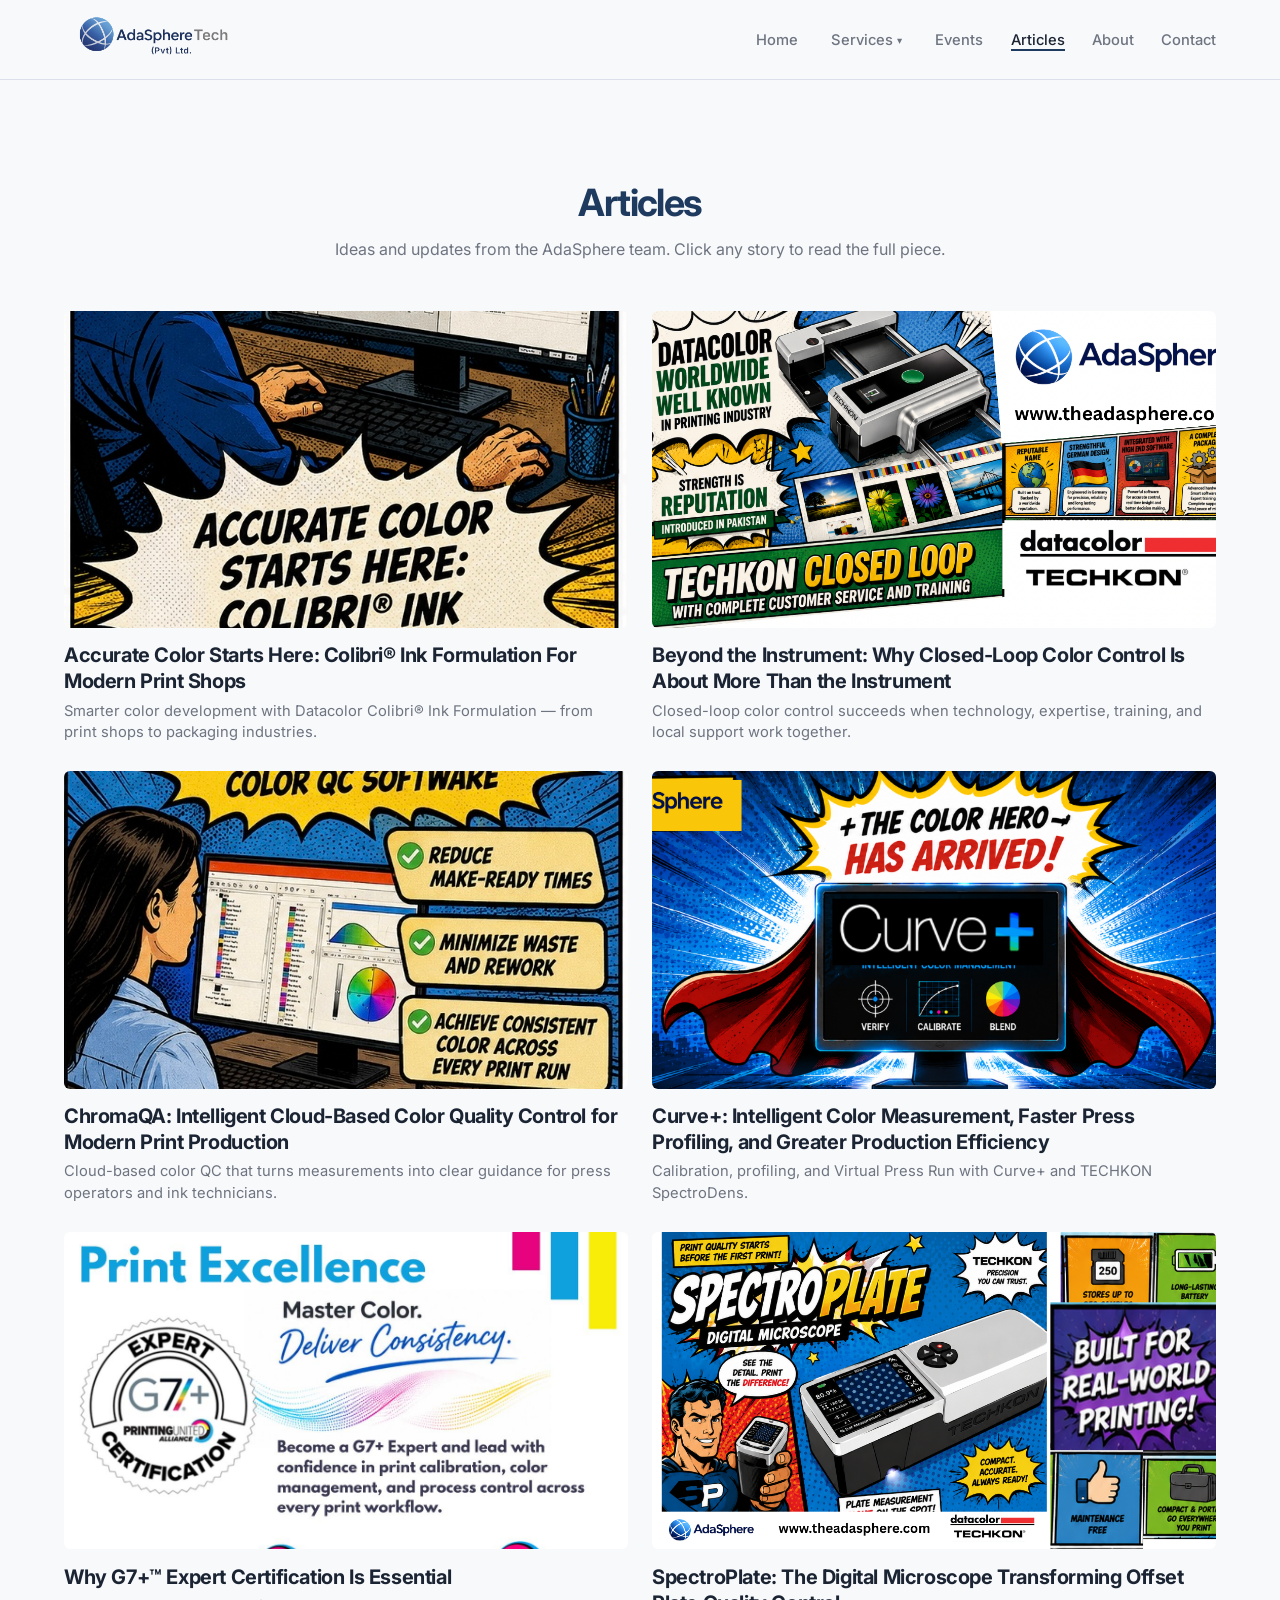
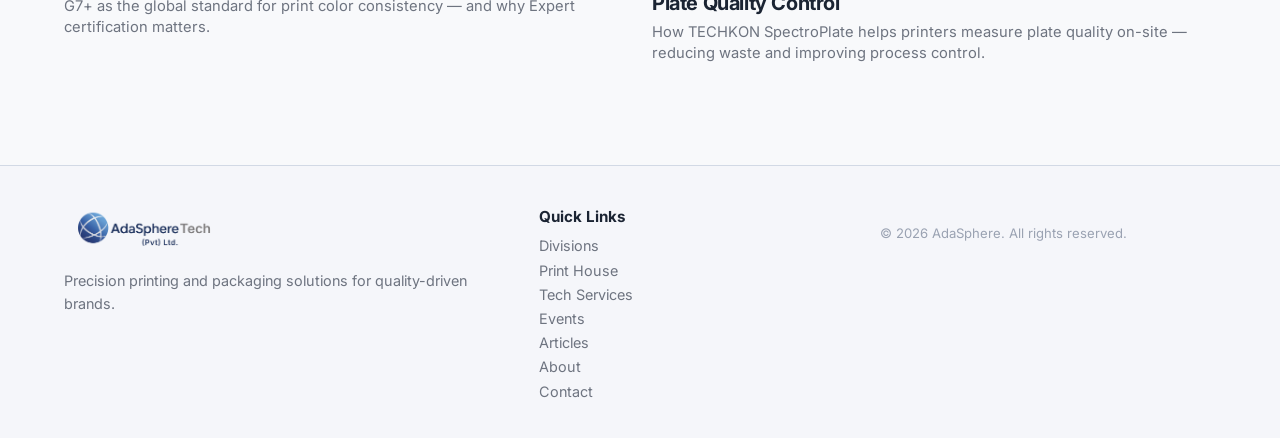
==== commit b99fb93c: "Use the logo globe as the site favicon. Co-authored-by: Cursor <cursoragent@cursor.com>" ====
--- a/articles.html
+++ b/articles.html
@@ -9,6 +9,7 @@
   <link rel="preconnect" href="https://fonts.googleapis.com" />
   <link rel="preconnect" href="https://fonts.gstatic.com" crossorigin />
   <link href="https://fonts.googleapis.com/css2?family=Inter:wght@400;500;600;700&display=swap" rel="stylesheet" />
+  <link rel="icon" href="favicon.png" type="image/png" />
   <link rel="stylesheet" href="styles.css" />
 </head>
 <body class="page-articles">
--- a/styles.css
+++ b/styles.css
@@ -1878,7 +1878,7 @@
 }
 
 .brand-logo {
-  height: 52px;
+  height: 58px;
   width: auto;
 }
 
@@ -3772,6 +3772,7 @@
 
 input[type="text"],
 input[type="email"],
+input[type="tel"],
 textarea {
   font-family: inherit;
   font-size: 0.93rem;
@@ -3884,7 +3885,7 @@
 }
 
 .footer-logo img {
-  height: 46px;
+  height: 52px;
   width: auto;
 }
 
@@ -3971,25 +3972,30 @@
     left: 0;
     flex-direction: column;
     align-items: flex-start;
-    padding: 0.9rem 1.4rem 1.1rem;
-    background-color: rgba(248, 249, 251, 0.98);
+    padding: 0.4rem 1.2rem 0.6rem;
+    background-color: #f8f9fb;
     border-bottom: 1px solid rgba(217, 223, 235, 0.95);
+    box-shadow: 0 14px 28px rgba(13, 38, 76, 0.08);
     transform-origin: top;
     transform: scaleY(0.92);
     opacity: 0;
     pointer-events: none;
     visibility: hidden;
-    gap: 1rem;
+    gap: 0;
   }
 
   .site-nav > ul {
     flex-direction: column;
-    gap: 0.6rem;
+    gap: 0;
+    width: 100%;
   }
 
   .site-nav a,
   .site-nav .nav-trigger {
-    padding-bottom: 0;
+    display: block;
+    width: 100%;
+    padding: 0.55rem 0;
+    text-align: left;
   }
 
   .site-nav .nav-active > a::after,
@@ -4012,10 +4018,20 @@
 
   .nav-dropdown {
     position: static;
-    margin-top: 0.5rem;
-    margin-left: 1rem;
+    display: none;
+    margin-top: 0;
+    margin-bottom: 0.25rem;
+    margin-left: 0.75rem;
+    min-width: 0;
     box-shadow: none;
-    border-radius: var(--radius-sm);
+    border: none;
+    border-radius: 0;
+    background: transparent;
+    padding: 0;
+  }
+
+  .nav-item--dropdown.is-open .nav-dropdown {
+    display: block;
   }
 
   .subnav {
@@ -4026,12 +4042,22 @@
   }
 
   .subnav ul {
-    gap: 1rem 1.5rem;
-    padding: 0.5rem 0;
+    flex-wrap: nowrap;
+    justify-content: flex-start;
+    overflow-x: auto;
+    gap: 1.25rem;
+    padding: 0.75rem 0;
+    -webkit-overflow-scrolling: touch;
+    scrollbar-width: none;
+  }
+
+  .subnav ul::-webkit-scrollbar {
+    display: none;
   }
 
   .subnav a {
     font-size: 0.7rem;
+    white-space: nowrap;
   }
 
   .site-nav.is-open {
@@ -4474,3 +4500,106 @@
   }
 }
 
+/* =========
+   Home: G7+ Expert Training
+   ========= */
+
+.g7-training {
+  padding-top: 72px;
+  padding-bottom: 72px;
+  background-color: var(--color-surface-alt);
+}
+
+.g7-training-grid {
+  display: grid;
+  grid-template-columns: minmax(0, 1.4fr) minmax(280px, 0.8fr);
+  gap: 2.5rem;
+  align-items: start;
+}
+
+.g7-training-copy h2 {
+  max-width: 18ch;
+}
+
+.g7-training-copy h2::after {
+  content: "";
+  display: block;
+  width: 120px;
+  height: 4px;
+  margin-top: 0.7rem;
+  border-radius: 2px;
+  background: linear-gradient(to right, #00AEEF, #EC008C, #FFF200, #000000);
+}
+
+.g7-training-facts {
+  list-style: none;
+  margin: 0 0 1.1rem;
+  padding: 0;
+  display: grid;
+  gap: 0.55rem;
+}
+
+.g7-training-facts li {
+  color: var(--color-text);
+  line-height: 1.45;
+}
+
+.g7-training-facts span {
+  display: block;
+  font-size: 0.72rem;
+  font-weight: 600;
+  letter-spacing: 0.08em;
+  text-transform: uppercase;
+  color: var(--color-text-muted);
+}
+
+.g7-training-open {
+  margin-bottom: 0;
+  font-weight: 600;
+  color: var(--color-text);
+}
+
+.g7-training-form {
+  background-color: var(--color-surface);
+  border-radius: var(--radius-lg);
+  padding: 1.6rem 1.5rem 1.4rem;
+  box-shadow: var(--shadow-card);
+  border: 1px solid rgba(199, 207, 222, 0.9);
+  display: flex;
+  flex-direction: column;
+  gap: 0.9rem;
+}
+
+.g7-training-form h3 {
+  margin-bottom: 0;
+}
+
+.g7-training-form > p {
+  margin-bottom: 0.2rem;
+}
+
+.g7-training-form .form-field {
+  margin: 0;
+}
+
+.g7-register-btn {
+  width: 100%;
+  margin-top: 0.3rem;
+  background-color: #f5c400;
+  color: #1b2433;
+  box-shadow: none;
+}
+
+.g7-register-btn:hover,
+.g7-register-btn:focus-visible {
+  background-color: #e0b000;
+  color: #1b2433;
+  box-shadow: none;
+}
+
+@media (max-width: 768px) {
+  .g7-training-grid {
+    grid-template-columns: minmax(0, 1fr);
+  }
+}
+
